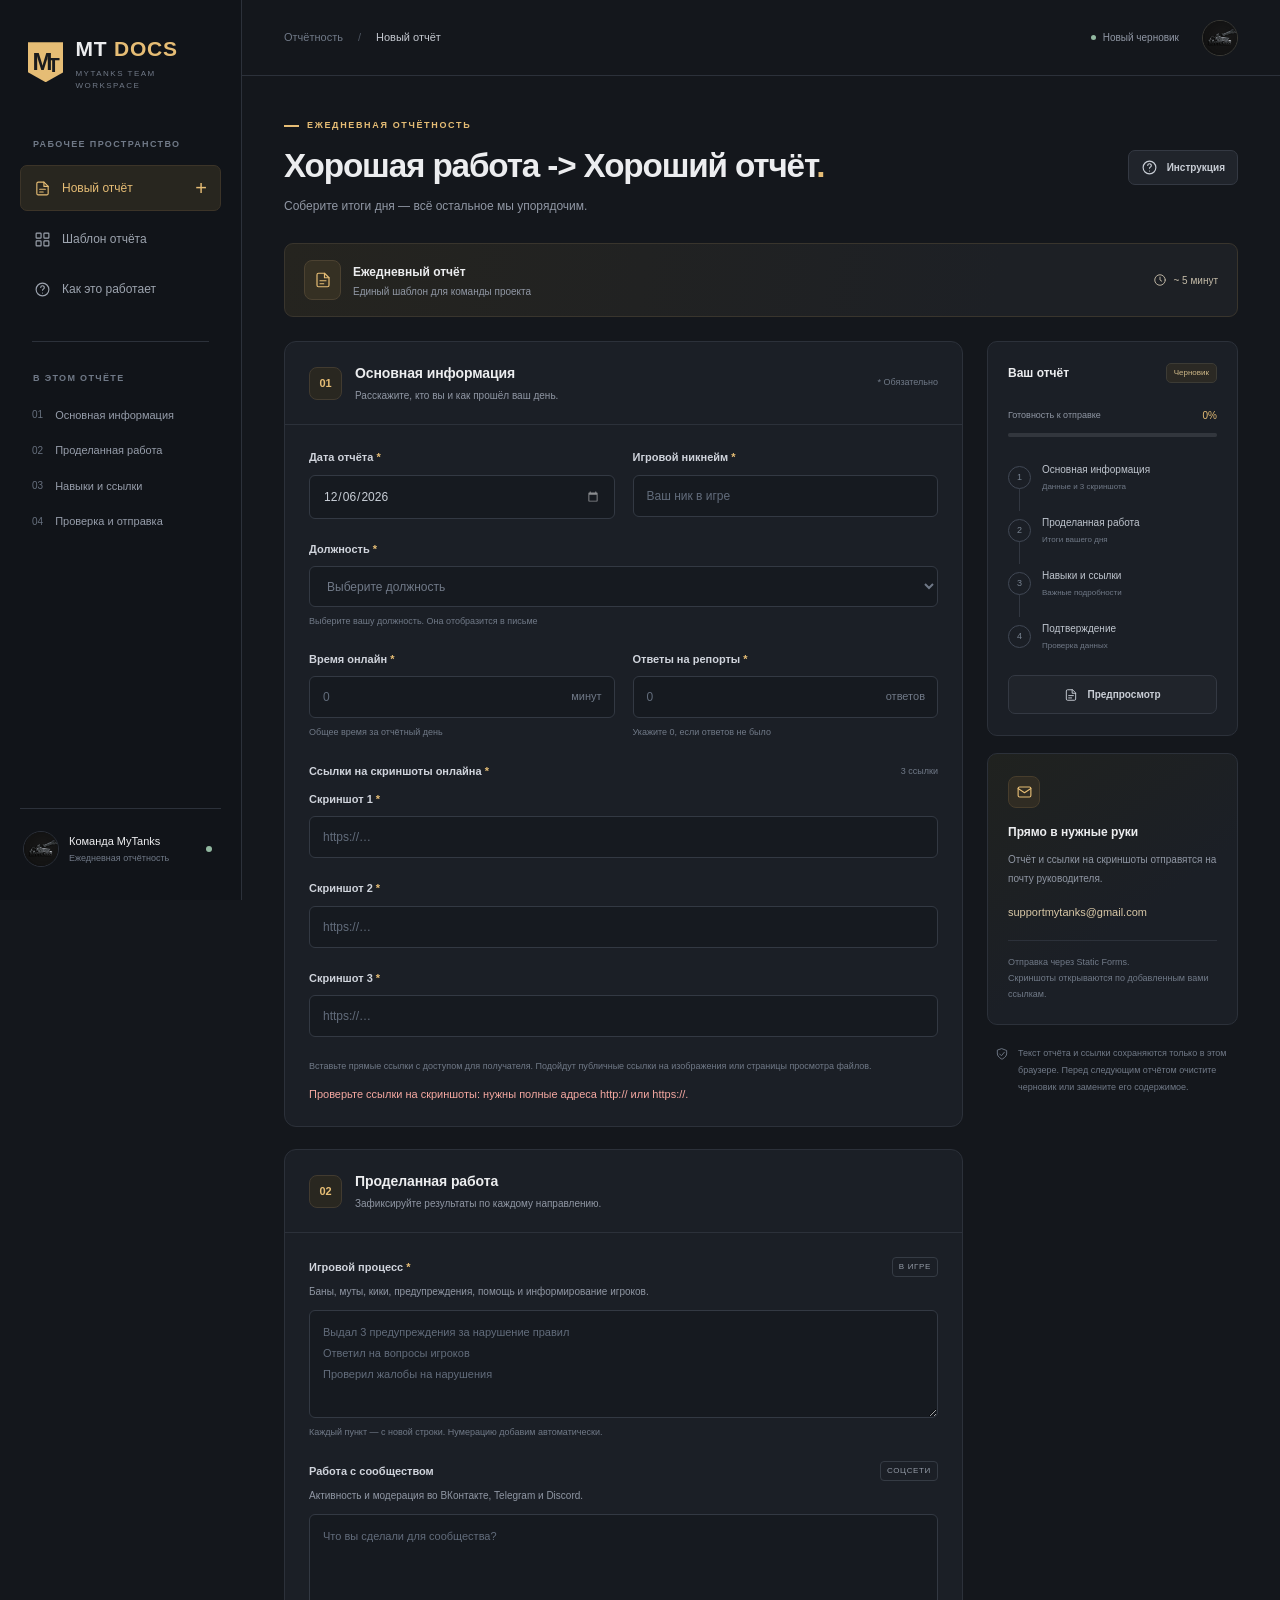
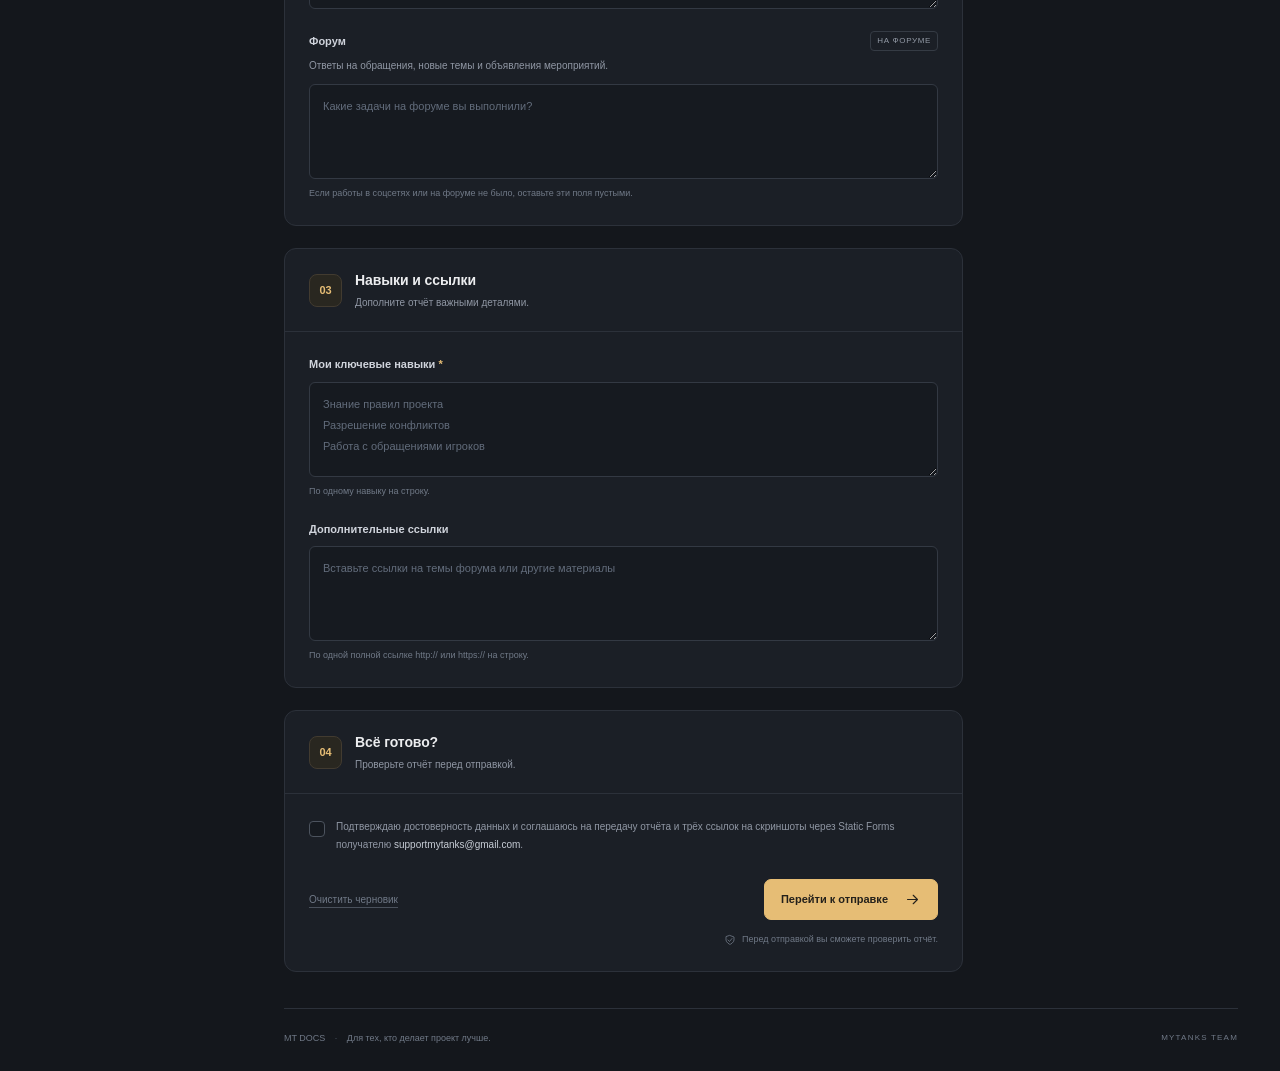
==== index.html @ e78b1168 "Update index.html Re-write some options and pharameters" ====
<!doctype html>
<html lang="ru">
<head>
  <meta charset="UTF-8">
  <meta name="viewport" content="width=device-width, initial-scale=1">
  <meta name="theme-color" content="#14171c">
  <meta name="description" content="MT DOCS — ежедневная отчётность команды MyTanks. Работа, результаты и скриншоты в одной форме.">
  <meta http-equiv="Content-Security-Policy" content="default-src 'self'; img-src 'self' blob:; style-src 'self'; script-src 'self'; connect-src 'none'; form-action https://api.staticforms.dev; base-uri 'self'; object-src 'none'">
  <title>Новый отчёт · MT DOCS</title>
  <link rel="icon" href="./favicon.svg" type="image/svg+xml">
  <link rel="stylesheet" href="./styles.css?v=11">
  <script src="./app.js?v=9" defer></script>
</head>
<body>
  <svg class="svg-defs" xmlns="http://www.w3.org/2000/svg" aria-hidden="true"><defs>
    <symbol id="i-doc" viewBox="0 0 24 24"><path d="M14 3H6a2 2 0 0 0-2 2v14a2 2 0 0 0 2 2h12a2 2 0 0 0 2-2V9z"/><path d="M14 3v6h6M8 13h8M8 17h5"/></symbol>
    <symbol id="i-grid" viewBox="0 0 24 24"><rect x="3" y="3" width="7" height="7" rx="1"/><rect x="14" y="3" width="7" height="7" rx="1"/><rect x="3" y="14" width="7" height="7" rx="1"/><rect x="14" y="14" width="7" height="7" rx="1"/></symbol>
    <symbol id="i-help" viewBox="0 0 24 24"><circle cx="12" cy="12" r="9"/><path d="M9.5 9a2.5 2.5 0 0 1 5 .5c0 1.8-2.5 2-2.5 3.5M12 17h.01"/></symbol>
    <symbol id="i-arrow" viewBox="0 0 24 24"><path d="M5 12h14m-6-6 6 6-6 6"/></symbol>
    <symbol id="i-check" viewBox="0 0 24 24"><path d="m5 12 4 4L19 6"/></symbol>
    <symbol id="i-upload" viewBox="0 0 24 24"><path d="M12 16V3m-5 5 5-5 5 5M4 15v5a1 1 0 0 0 1 1h14a1 1 0 0 0 1-1v-5"/></symbol>
    <symbol id="i-mail" viewBox="0 0 24 24"><rect x="3" y="5" width="18" height="14" rx="2"/><path d="m3 7 9 6 9-6"/></symbol>
    <symbol id="i-shield" viewBox="0 0 24 24"><path d="m12 3 8 3v6c0 5-8 9-8 9s-8-4-8-9V6z"/><path d="m8 12 3 3 5-6"/></symbol>
    <symbol id="i-clock" viewBox="0 0 24 24"><circle cx="12" cy="12" r="9"/><path d="M12 7v5l3 2"/></symbol>
    <symbol id="i-close" viewBox="0 0 24 24"><path d="m6 6 12 12M6 18 18 6"/></symbol>
    <symbol id="i-download" viewBox="0 0 24 24"><path d="M12 3v13m-5-5 5 5 5-5M4 17v4h16v-4"/></symbol>
  </defs></svg>

  <aside class="sidebar">
    <a class="brand" href="./" aria-label="MT DOCS — главная"><span class="brand-mark">M<span>T</span></span><span>MT <strong>DOCS</strong><small>MYTANKS TEAM WORKSPACE</small></span></a>
    <div class="workspace-label">РАБОЧЕЕ ПРОСТРАНСТВО</div>
    <nav class="primary-nav" aria-label="Основная навигация">
      <a href="#main" class="nav-item active" aria-current="page"><svg><use href="#i-doc"/></svg>Новый отчёт<span class="nav-plus">+</span></a>
      <button type="button" class="nav-item" data-open="template"><svg><use href="#i-grid"/></svg>Шаблон отчёта</button>
      <button type="button" class="nav-item" data-open="help"><svg><use href="#i-help"/></svg>Как это работает</button>
    </nav>
    <div class="sidebar-divider"></div>
    <div class="workspace-label section-nav-label">В ЭТОМ ОТЧЁТЕ</div>
    <nav class="section-nav" aria-label="Разделы отчёта">
      <a href="#basics"><span>01</span>Основная информация</a>
      <a href="#work"><span>02</span>Проделанная работа</a>
      <a href="#skills"><span>03</span>Навыки и ссылки</a>
      <a href="#finish"><span>04</span>Проверка и отправка</a>
    </nav>
    <div class="sidebar-bottom"><img class="team-avatar" src="./mytanks-avatar.jpg" alt="MyTanks" width="36" height="36"><div>Команда MyTanks<small>Ежедневная отчётность</small></div><span class="online-dot" aria-label="Веб-форма"></span></div>
  </aside>

  <div class="workspace">
    <header class="topbar"><div class="breadcrumb">Отчётность <span>/</span> <strong>Новый отчёт</strong></div><div class="topbar-right"><span class="draft-indicator" id="draft-status" role="status"><span></span>Новый черновик</span><img class="topbar-avatar" src="./mytanks-avatar.jpg" alt="MyTanks" width="36" height="36"></div></header>
    <main id="main">
      <div class="page-heading"><div><div class="eyebrow"><span></span>ЕЖЕДНЕВНАЯ ОТЧЁТНОСТЬ</div><h1>Хорошая работа -><br class="mobile-break"> Хороший отчёт<span>.</span></h1><p>Соберите итоги дня — всё остальное мы упорядочим.</p></div><button class="button button-secondary heading-help" type="button" data-open="help"><svg><use href="#i-help"/></svg>Инструкция</button></div>
      <div class="intro-strip"><div><span class="intro-icon"><svg><use href="#i-doc"/></svg></span><span><strong>Ежедневный отчёт</strong><small>Единый шаблон для команды проекта</small></span></div><span class="time-estimate"><svg><use href="#i-clock"/></svg>~ 5 минут</span></div>
      <noscript><div class="notice">Для заполнения, проверки и отправки отчёта включите JavaScript в браузере.</div></noscript>
      <div class="content-grid">
        <form id="report-form" action="https://api.staticforms.dev/submit" method="POST" target="_blank">
          <input type="hidden" name="apiKey" id="staticforms-api-key" value="sf_aca3770697761941dfd1a6f2">
          <input type="hidden" name="redirectTo" value="https://service-mytanks.github.io/MT-DOCS/thanks.html" id="staticforms-redirect">
          <input type="text" name="honeypot" hidden tabindex="-1" autocomplete="off" aria-hidden="true">
          <input type="hidden" name="subject" id="email-subject" value="MT DOCS — ежедневный отчёт">
          <input type="hidden" name="message" id="report-body">

          <section class="form-card" id="basics" aria-labelledby="basics-title">
            <div class="card-heading"><span class="section-number">01</span><div><h2 id="basics-title">Основная информация</h2><p>Расскажите, кто вы и как прошёл ваш день.</p></div><span class="required-legend">* Обязательно</span></div>
            <div class="card-body">
              <div class="field-row"><div class="field"><label for="report-date">Дата отчёта <span>*</span></label><input type="date" id="report-date" required></div><div class="field"><label for="nickname">Игровой никнейм <span>*</span></label><input type="text" id="nickname" name="name" placeholder="Ваш ник в игре" autocomplete="nickname" maxlength="64" required></div></div>
              <div class="field">
                <label for="position">Должность <span>*</span></label>
                <select id="position" required aria-describedby="position-hint">
                  <option value="" disabled selected>Выберите должность</option>
                  <optgroup label="1. Младший состав">
                    <option>Младший Хелпер</option>
                    <option>Хелпер</option>
                  </optgroup>
                  <optgroup label="2. Средний состав">
                    <option>Младший модератор</option>
                    <option>Модератор</option>
                    <option>Старший модератор</option>
                    <option>Администратор</option>
                    <option>Старший администратор</option>
                  </optgroup>
                  <optgroup label="3. Старший состав — на выбор">
                    <option>Тестировщик</option>
                    <option>Медиа-продакшн</option>
                    <option>Технический специалист</option>
                    <option>Следящий за форумом</option>
                    <option>Старший следящий за форумом</option>
                    <option>Следящий за битвами</option>
                    <option>Старший следящий за битвами</option>
                  </optgroup>
                  <optgroup label="4. Старший и Технический состав">
                    <option>Зам.куратора технических специалистов</option>
                    <option>Куратор технических специалистов</option>
                    <option>Зам куратора администрации</option>
                    <option>Куратор администрации</option>
                    <option>Заместитель Куратора Агентов Поддержки</option>
                    <option>Куратор Агентов Поддержки</option>
                  </optgroup>
                  <optgroup label="5. Высший Административный Состав">
                    <option>Заместитель главного администратора</option>
                  </optgroup>
                </select>
                <small id="position-hint">Выберите вашу должность. Она отобразится в письме</small>
              </div>
              <div class="field-row"><div class="field"><label for="online-minutes">Время онлайн <span>*</span></label><div class="input-with-unit"><input type="number" id="online-minutes" min="0" max="1440" step="1" placeholder="0" inputmode="numeric" required><span>минут</span></div><small>Общее время за отчётный день</small></div><div class="field"><label for="report-count">Ответы на репорты <span>*</span></label><div class="input-with-unit"><input type="number" id="report-count" min="0" max="99999" step="1" placeholder="0" inputmode="numeric" required><span>ответов</span></div><small>Укажите 0, если ответов не было</small></div></div>
              <div class="upload-heading"><label for="screenshot-1">Ссылки на скриншоты онлайна <span>*</span></label><span>3 ссылки</span></div>
              <div class="field screenshot-link-field"><label for="screenshot-1">Скриншот 1 <span>*</span></label><input type="url" id="screenshot-1" name="screenshot_1" maxlength="2048" placeholder="https://…" inputmode="url" autocomplete="url" required aria-describedby="upload-hint file-error"></div>
              <div class="field screenshot-link-field"><label for="screenshot-2">Скриншот 2 <span>*</span></label><input type="url" id="screenshot-2" name="screenshot_2" maxlength="2048" placeholder="https://…" inputmode="url" autocomplete="url" required aria-describedby="upload-hint file-error"></div>
              <div class="field screenshot-link-field"><label for="screenshot-3">Скриншот 3 <span>*</span></label><input type="url" id="screenshot-3" name="screenshot_3" maxlength="2048" placeholder="https://…" inputmode="url" autocomplete="url" required aria-describedby="upload-hint file-error"></div>
              <p class="field-hint" id="upload-hint">Вставьте прямые ссылки с доступом для получателя. Подойдут публичные ссылки на изображения или страницы просмотра файлов.</p><p class="field-error" id="file-error" role="alert" hidden></p>
            </div>
          </section>

          <section class="form-card" id="work" aria-labelledby="work-title">
            <div class="card-heading"><span class="section-number">02</span><div><h2 id="work-title">Проделанная работа</h2><p>Зафиксируйте результаты по каждому направлению.</p></div></div>
            <div class="card-body">
              <div class="field"><div class="label-row"><label for="game-work">Игровой процесс <span>*</span></label><span class="field-tag">В ИГРЕ</span></div><p class="field-description">Баны, муты, кики, предупреждения, помощь и информирование игроков.</p><textarea id="game-work" rows="4" maxlength="8000" required placeholder="Выдал 3 предупреждения за нарушение правил&#10;Ответил на вопросы игроков&#10;Проверил жалобы на нарушения"></textarea><small>Каждый пункт — с новой строки. Нумерацию добавим автоматически.</small></div>
              <div class="field"><div class="label-row"><label for="community-work">Работа с сообществом</label><span class="field-tag">СОЦСЕТИ</span></div><p class="field-description">Активность и модерация во ВКонтакте, Telegram и Discord.</p><textarea id="community-work" rows="3" maxlength="8000" placeholder="Что вы сделали для сообщества?"></textarea></div>
              <div class="field"><div class="label-row"><label for="forum-work">Форум</label><span class="field-tag">НА ФОРУМЕ</span></div><p class="field-description">Ответы на обращения, новые темы и объявления мероприятий.</p><textarea id="forum-work" rows="3" maxlength="8000" placeholder="Какие задачи на форуме вы выполнили?"></textarea><small>Если работы в соцсетях или на форуме не было, оставьте эти поля пустыми.</small></div>
            </div>
          </section>

          <section class="form-card" id="skills" aria-labelledby="skills-title">
            <div class="card-heading"><span class="section-number">03</span><div><h2 id="skills-title">Навыки и ссылки</h2><p>Дополните отчёт важными деталями.</p></div></div>
            <div class="card-body">
              <div class="field"><label for="key-skills">Мои ключевые навыки <span>*</span></label><textarea id="key-skills" rows="3" maxlength="4000" placeholder="Знание правил проекта&#10;Разрешение конфликтов&#10;Работа с обращениями игроков" required></textarea><small>По одному навыку на строку.</small></div>
              <div class="field"><label for="links">Дополнительные ссылки</label><textarea id="links" rows="3" maxlength="6000" placeholder="Вставьте ссылки на темы форума или другие материалы" aria-describedby="links-hint"></textarea><small id="links-hint">По одной полной ссылке http:// или https:// на строку.</small></div>
            </div>
          </section>

          <section class="form-card finish-card" id="finish" aria-labelledby="finish-title">
            <div class="card-heading"><span class="section-number">04</span><div><h2 id="finish-title">Всё готово?</h2><p>Проверьте отчёт перед отправкой.</p></div></div>
            <div class="card-body"><label class="consent"><input id="consent" type="checkbox" required><span>Подтверждаю достоверность данных и соглашаюсь на передачу отчёта и трёх ссылок на скриншоты через Static Forms получателю <strong>supportmytanks@gmail.com</strong>.</span></label><div class="form-actions"><button type="button" class="text-button" id="clear-draft">Очистить черновик</button><button type="submit" class="button button-primary" id="review-button">Перейти к отправке<svg><use href="#i-arrow"/></svg></button></div><p class="submit-note"><svg><use href="#i-shield"/></svg>Перед отправкой вы сможете проверить отчёт.</p></div>
          </section>
        </form>

        <aside class="report-aside" aria-label="Состояние отчёта">
          <div class="aside-card progress-card"><div class="aside-heading"><h3>Ваш отчёт</h3><span class="draft-badge">Черновик</span></div><div class="progress-summary"><span>Готовность к отправке</span><strong id="progress-value">0%</strong></div><progress id="report-progress" max="4" value="0" aria-label="Готовность отчёта"></progress><ol class="checklist"><li data-check="basics"><span class="check-circle">1</span><div>Основная информация<small>Данные и 3 скриншота</small></div></li><li data-check="work"><span class="check-circle">2</span><div>Проделанная работа<small>Итоги вашего дня</small></div></li><li data-check="skills"><span class="check-circle">3</span><div>Навыки и ссылки<small>Важные подробности</small></div></li><li data-check="finish"><span class="check-circle">4</span><div>Подтверждение<small>Проверка данных</small></div></li></ol><button type="button" class="button button-secondary preview-button" id="preview-button"><svg><use href="#i-doc"/></svg>Предпросмотр</button></div>
          <div class="aside-card delivery-card"><span class="delivery-icon"><svg><use href="#i-mail"/></svg></span><h3>Прямо в нужные руки</h3><p>Отчёт и ссылки на скриншоты отправятся на почту руководителя.</p><span class="recipient">supportmytanks@gmail.com</span><div class="delivery-note">Отправка через Static Forms.<br>Скриншоты открываются по добавленным вами ссылкам.</div></div>
          <div class="local-note"><svg><use href="#i-shield"/></svg><p>Текст отчёта и ссылки сохраняются только в этом браузере. Перед следующим отчётом очистите черновик или замените его содержимое.</p></div>
        </aside>
      </div>
      <footer class="page-footer"><span>MT DOCS <span class="footer-dot">·</span> Для тех, кто делает проект лучше.</span><span>MYTANKS TEAM</span></footer>
    </main>
  </div>

  <dialog id="preview-dialog" aria-labelledby="preview-title"><div class="dialog-heading"><div><span class="eyebrow">ПЕРЕД ОТПРАВКОЙ</span><h2 id="preview-title">Ваш ежедневный отчёт</h2></div><button type="button" class="icon-button" data-close aria-label="Закрыть предпросмотр"><svg><use href="#i-close"/></svg></button></div><div class="dialog-body"><p class="dialog-description" id="preview-description">Так будет выглядеть отчёт и три ссылки на скриншоты.</p><pre id="preview-text"></pre><div class="preview-attachments" id="preview-attachments"></div><p class="notice compact" id="send-notice">После подтверждения отчёт будет передан Static Forms обычной POST-формой.</p><p class="field-error" id="send-error" role="alert" hidden></p></div><div class="dialog-actions"><button type="button" class="button button-secondary" id="download-report"><svg><use href="#i-download"/></svg>Скачать .txt</button><button type="button" class="button button-primary" id="confirm-send">Перейти к отправке<svg><use href="#i-arrow"/></svg></button><button type="button" class="button button-primary" id="back-to-form" data-close hidden>Продолжить заполнение</button></div></dialog>

  <dialog id="help-dialog" aria-labelledby="help-title"><div class="dialog-heading"><div><span class="eyebrow">ВСЁ ПРОСТО</span><h2 id="help-title">Один день. Один отчёт.</h2></div><button type="button" class="icon-button" data-close aria-label="Закрыть инструкцию"><svg><use href="#i-close"/></svg></button></div><div class="dialog-body help-body"><ol><li><strong>Заполните основные данные</strong><p>Выберите дату, укажите никнейм, должность, минуты онлайна и число ответов на репорты.</p></li><li><strong>Добавьте 3 ссылки на скриншоты</strong><p>Сначала загрузите изображения в файловое хранилище и откройте доступ получателю отчёта. Затем вставьте три ссылки.</p></li><li><strong>Подведите итоги</strong><p>Каждую выполненную задачу и навык напишите с новой строки. Если игровой работы не было, укажите это явно. Необязательные разделы можно оставить пустыми.</p></li><li><strong>Проверьте и отправьте</strong><p>Откройте предпросмотр и подтвердите отправку отчёта через Static Forms.</p></li></ol><div class="notice"><strong>Получатель отчётов</strong><p>Static Forms отправляет письма адресату, настроенному в разделе Delivery вашей формы. Убедитесь, что там указан supportmytanks@gmail.com и что адрес подтверждён.</p></div><p class="privacy-note">Сайт публичный, но сами отчёты не публикуются на GitHub. Ссылки на скриншоты обрабатываются Static Forms и выбранным файловым хранилищем. Убедитесь, что ссылки открываются у получателя. Локальный черновик доступен другим пользователям этого браузера: на общем компьютере очищайте его после работы.</p></div></dialog>

  <dialog id="clear-dialog" aria-labelledby="clear-title"><div class="dialog-heading"><h2 id="clear-title">Очистить черновик?</h2><button type="button" class="icon-button" data-close aria-label="Отмена"><svg><use href="#i-close"/></svg></button></div><div class="dialog-body"><p>Все поля и ссылки будут очищены. Сохранённый в этом браузере текст тоже будет удалён.</p></div><div class="dialog-actions"><button type="button" class="button button-secondary" data-close>Отмена</button><button type="button" class="button button-danger" id="confirm-clear">Очистить</button></div></dialog>
  <div class="toast" id="toast" role="status" hidden></div>
</body>
</html>
---- styles.css ----
@charset "UTF-8";
:root{color-scheme:dark;--bg:#14171c;--sidebar:#111419;--card:#1b1f26;--input:#161a20;--border:#2c313a;--text:#ecedef;--muted:#9097a4;--faint:#707987;--accent:#e6bd75;--accent-dark:#27251f;--green:#92b8a0;--radius:12px;font-family:Inter,"Segoe UI",Arial,sans-serif;font-synthesis:none}
*{box-sizing:border-box}html{scroll-behavior:smooth;scroll-padding-top:95px}body{margin:0;background:var(--bg);color:var(--text);font-size:14px;line-height:1.5}button,input,select,textarea{font:inherit}button,a,input,select,textarea{-webkit-tap-highlight-color:transparent}button{cursor:pointer}button:disabled{cursor:wait;opacity:.6}a{color:inherit;text-decoration:none}button{color:inherit}svg{width:20px;height:20px;fill:none;stroke:currentColor;stroke-width:1.6;stroke-linecap:round;stroke-linejoin:round;flex-shrink:0}button svg{width:17px;height:17px}.svg-defs{position:absolute;width:0;height:0;overflow:hidden}button:focus-visible,a:focus-visible{outline:2px solid var(--accent);outline-offset:4px}[hidden]{display:none!important}
.sidebar{width:242px;background:var(--sidebar);border-right:1px solid var(--border);position:fixed;inset:0 auto 0 0;padding:33px 20px;display:flex;flex-direction:column;z-index:30}.brand{display:flex;gap:12px;align-items:center;margin:0 8px 46px;font-size:21px;font-weight:750;letter-spacing:.8px}.brand strong{color:var(--accent);font-weight:550}.brand small{display:block;font-size:8px;font-weight:500;letter-spacing:1.5px;color:var(--faint);margin-top:3px}.brand-mark{width:38px;height:40px;background:var(--accent);color:#1a1b1d;display:flex;align-items:center;justify-content:center;letter-spacing:-5px;padding-right:4px;font-size:24px;font-weight:900;clip-path:polygon(0 0,100% 0,100% 75%,50% 100%,0 75%)}.brand-mark span{transform:translateY(3px);font-size:20px}.workspace-label{font-size:9px;letter-spacing:1.35px;color:var(--faint);font-weight:600;margin:0 13px 14px}.primary-nav{display:flex;flex-direction:column;gap:6px}.nav-item{display:flex;align-items:center;gap:11px;width:100%;padding:12px 13px;border:1px solid transparent;border-radius:7px;background:none;font-size:12px;text-align:left;color:#9da4af;transition:background .15s,color .15s}.nav-item:hover{background:#1c2026;color:var(--text)}.nav-item.active{background:#28261f;border-color:#3c3428;color:var(--accent)}.nav-item svg{width:17px;height:17px}.nav-plus{margin-left:auto;font-size:20px;line-height:1;font-weight:300}.sidebar-divider{height:1px;background:var(--border);margin:30px 12px}.section-nav{display:flex;flex-direction:column;gap:19px;padding:7px 12px}.section-nav a{font-size:11px;color:#969daa;display:flex;align-items:center;gap:12px}.section-nav a:hover{color:var(--accent)}.section-nav a span{font-size:10px;color:#666f7d;font-variant-numeric:tabular-nums}.sidebar-bottom{margin-top:auto;display:flex;align-items:center;gap:10px;padding:22px 3px 0;border-top:1px solid var(--border);font-size:11px}.sidebar-bottom small{display:block;font-size:9px;color:var(--faint);margin-top:3px}.team-avatar{display:block;width:36px;height:36px;flex-shrink:0;object-fit:cover;border:1px solid var(--border);border-radius:50%;background:#111}.online-dot{height:6px;width:6px;border-radius:50%;background:var(--green);margin-left:auto;margin-right:6px}.workspace{margin-left:242px}.topbar{height:76px;border-bottom:1px solid var(--border);padding:0 42px;display:flex;align-items:center;justify-content:space-between;background:var(--bg)}.breadcrumb{font-size:11px;color:var(--faint);display:flex;gap:15px;align-items:center}.breadcrumb span{color:#4d5561}.breadcrumb strong{font-weight:500;color:#c5c9d0}.topbar-right{display:flex;align-items:center;gap:23px}.draft-indicator{font-size:10px;color:var(--muted);display:flex;align-items:center;gap:7px}.draft-indicator>span{width:5px;height:5px;border-radius:50%;background:var(--green)}.topbar-avatar{display:block;width:36px;height:36px;flex-shrink:0;object-fit:cover;border:1px solid #3b3a34;border-radius:50%;background:#111}main{max-width:1440px;margin:auto;padding:43px 42px 0}.page-heading{display:flex;align-items:center;justify-content:space-between;gap:20px;margin-bottom:28px}.eyebrow{font-size:9px;letter-spacing:1.65px;color:var(--accent);font-weight:600;display:flex;align-items:center;gap:8px}.eyebrow>span{display:block;width:15px;height:2px;background:var(--accent)}h1{font-size:clamp(25px,2.6vw,36px);letter-spacing:-1.15px;font-weight:620;line-height:1.25;margin:12px 0 11px}h1>span{color:var(--accent)}.page-heading p{font-size:12px;color:var(--muted);margin:0}.mobile-break{display:none}.button{min-height:40px;border:1px solid transparent;border-radius:7px;display:inline-flex;align-items:center;justify-content:center;gap:9px;font-size:11px;font-weight:600;padding:11px 16px;transition:background .16s,transform .16s;white-space:nowrap}.button:hover{transform:translateY(-1px)}.button-secondary{background:#20242b;border-color:#343943;color:#c9ced6}.button-secondary:hover{background:#292e37}.button-primary{color:#24211b;background:var(--accent);border-color:var(--accent)}.button-primary:hover{background:#f0cc90}.button-primary svg{margin-left:7px}.heading-help{font-size:10px;min-height:35px;padding:8px 12px;align-self:center}.intro-strip{display:flex;align-items:center;justify-content:space-between;border:1px solid #39352d;background:linear-gradient(100deg,#25241f 0%,#1d2025 75%);border-radius:9px;padding:16px 19px;margin-bottom:24px}.intro-strip>div{display:flex;align-items:center;gap:12px}.intro-icon{color:var(--accent);display:grid;place-items:center;border:1px solid #4c4231;background:#353023;border-radius:8px;width:37px;height:40px}.intro-icon svg{width:18px}.intro-strip strong{font-size:12px;font-weight:600}.intro-strip small{display:block;margin-top:2px;font-size:10px;color:var(--muted)}.time-estimate{display:flex;align-items:center;gap:6px;font-size:10px;color:#c4bba8}.time-estimate svg{width:14px;height:14px}.content-grid{display:grid;grid-template-columns:minmax(0,1fr) 251px;gap:24px;align-items:start}form{min-width:0}.form-card{background:var(--card);border:1px solid var(--border);border-radius:var(--radius);margin-bottom:22px;overflow:hidden;scroll-margin-top:20px}.card-heading{display:flex;align-items:center;gap:13px;border-bottom:1px solid var(--border);padding:21px 24px}.section-number{font-size:11px;color:var(--accent);font-weight:600;display:grid;place-items:center;width:33px;height:33px;border:1px solid #423b30;background:#292720;border-radius:8px;font-variant-numeric:tabular-nums;flex-shrink:0}h2{font-size:14px;letter-spacing:-.1px;font-weight:600;margin:0}.card-heading p{font-size:10px;color:var(--muted);margin:4px 0 0}.required-legend{font-size:9px;color:var(--faint);margin-left:auto;white-space:nowrap}.card-body{padding:24px}.field{margin-bottom:22px;min-width:0}.field:last-child{margin-bottom:0}.field-row{display:grid;grid-template-columns:1fr 1fr;gap:18px}.field-row>.field{margin-bottom:22px}label{display:block;font-size:11px;font-weight:550;margin-bottom:9px;color:#d0d4dc}label>span:not(.upload-number){color:var(--accent)}input:not([type=checkbox],[type=file],[type=hidden]),select,textarea{display:block;width:100%;padding:11px 13px;background:var(--input);color:#e6e8eb;border:1px solid #333943;border-radius:6px;font-size:12px;outline:none;transition:border-color .16s,box-shadow .16s;min-height:41px}input:not([type=checkbox],[type=file],[type=hidden]):focus,select:focus,textarea:focus{border-color:#b99760;box-shadow:0 0 0 3px #e6bd7510}input::placeholder,textarea::placeholder{color:#626c7b;opacity:1}select{min-width:0;max-width:100%;cursor:pointer;text-overflow:ellipsis}select:required:invalid{color:var(--faint)}select option,select optgroup{background:var(--input);color:var(--text)}input[type=date]{color:#c9cfd7}input[type=date]::-webkit-calendar-picker-indicator{opacity:.5;cursor:pointer}input[type=number]{appearance:textfield;-moz-appearance:textfield}input[type=number]::-webkit-inner-spin-button{appearance:none}textarea{resize:vertical;min-height:95px;line-height:1.9;font-size:11px}.input-with-unit{position:relative}.input-with-unit input{padding-right:76px!important}.input-with-unit>span{position:absolute;right:13px;top:12px;font-size:11px;color:var(--faint);pointer-events:none}.field>small{font-size:9px;color:var(--faint);display:block;margin-top:7px;line-height:1.65}.upload-heading{display:flex;align-items:center;justify-content:space-between;gap:10px;margin:1px 0 11px}.upload-heading label{margin:0}.upload-heading>span{font-size:9px;color:var(--faint)}.uploads{display:grid;grid-template-columns:repeat(3,minmax(0,1fr));gap:11px}.upload-slot{min-width:0}.upload-zone{height:136px;position:relative;border:1px dashed #414650;border-radius:7px;display:flex;flex-direction:column;align-items:center;justify-content:center;background:#181c22;margin:0;cursor:pointer;overflow:hidden;transition:border-color .16s,background .16s}.upload-zone:hover,.upload-zone:focus-within{border-color:var(--accent);background:#22231f}.upload-zone input{position:absolute;inset:0;width:100%;height:100%;opacity:0;cursor:pointer;z-index:3}.upload-zone>svg{width:21px;height:21px;color:#929aaa;margin:4px 0 13px}.upload-zone strong{font-size:9px;font-weight:500;color:#b6bdc8}.upload-zone small{font-size:8px;color:var(--faint);margin-top:5px}.upload-number{position:absolute;top:9px;left:11px;font-size:8px;color:#616b79}.file-preview{position:absolute;inset:0;width:100%;height:100%;object-fit:cover}.file-caption{display:flex;align-items:center;gap:4px;padding:5px 2px;font-size:9px;color:var(--muted)}.file-caption>span{overflow:hidden;text-overflow:ellipsis;white-space:nowrap;flex:1}.file-caption button{background:none;border:none;font-size:19px;color:var(--muted);min-width:25px}.field-hint{font-size:9px;color:var(--faint);margin:11px 0 0;line-height:1.7}.field-error{font-size:11px;color:#f5a8a1;margin-bottom:0}.label-row{display:flex;align-items:center;justify-content:space-between;gap:15px}.label-row label{margin-bottom:0}.field-tag{font-size:8px;letter-spacing:.65px;color:#939aa6;border:1px solid #353b44;border-radius:4px;padding:3px 6px}.field-description{font-size:10px;color:var(--muted);margin:7px 0 11px}.consent{display:flex;gap:11px;align-items:flex-start;line-height:1.8;font-size:10px;font-weight:400;cursor:pointer}.consent>span{color:var(--muted)!important}.consent strong{color:#c7cdd6;font-weight:500;overflow-wrap:anywhere}.consent input{appearance:none;width:16px;height:16px;border:1px solid #4c535e;border-radius:4px;background:#161a20;flex-shrink:0;margin:3px 0 0;display:grid;place-content:center;cursor:pointer}.consent input:checked{background:var(--accent);border-color:var(--accent)}.consent input:checked::after{content:"";width:7px;height:4px;transform:translateY(-1px) rotate(-45deg);border-bottom:2px solid #24211b;border-left:2px solid #24211b}.consent input:focus-visible{outline:2px solid var(--accent);outline-offset:3px}.form-actions{display:flex;align-items:center;justify-content:space-between;gap:15px;margin-top:25px}.text-button{background:none;border:none;color:var(--faint);padding:7px 0;font-size:10px;text-decoration:underline;text-decoration-color:#4a515c;text-underline-offset:4px}.text-button:hover{color:var(--text)}.submit-note{display:flex;align-items:center;justify-content:flex-end;gap:6px;color:var(--faint);font-size:9px;margin:13px 0 0}.submit-note svg{width:12px;height:12px}.report-aside{position:sticky;top:24px}.aside-card{border:1px solid var(--border);border-radius:10px;background:var(--card);padding:21px 20px;margin-bottom:17px}.aside-heading{display:flex;align-items:center;justify-content:space-between}.aside-card h3{margin:0;font-size:12px;font-weight:600}.draft-badge{border:1px solid #3c3b35;background:#2b2924;color:#cdb787;font-size:8px;padding:3px 7px;border-radius:5px}.progress-summary{display:flex;align-items:center;justify-content:space-between;margin:25px 0 10px;font-size:9px;color:var(--muted)}.progress-summary strong{color:var(--accent);font-size:10px;font-weight:500}progress{display:block;width:100%;height:4px;appearance:none;border:0;background:#32363d;border-radius:4px;overflow:hidden}progress::-webkit-progress-bar{background:#32363d;border-radius:4px}progress::-webkit-progress-value{background:var(--accent);border-radius:4px;transition:width .25s}progress::-moz-progress-bar{background:var(--accent)}.checklist{list-style:none;padding:0;margin:25px 0 23px;display:flex;flex-direction:column;gap:22px}.checklist li{display:flex;gap:11px;align-items:center;font-size:10px;color:#bfc5ce;position:relative}.checklist li:not(:last-child)::after{content:"";position:absolute;left:11px;top:27px;width:1px;height:22px;background:#323741}.check-circle{display:grid;place-items:center;width:23px;height:23px;border-radius:50%;border:1px solid #414855;color:#788391;font-size:9px;flex-shrink:0}.checklist small{display:block;font-size:8px;color:var(--faint);margin-top:4px}.checklist li.complete .check-circle{color:var(--accent);border-color:#6d5938;background:#302b22}.check-circle svg{width:13px;height:13px;stroke-width:2}.preview-button{width:100%;font-size:10px;min-height:36px}.preview-button svg{width:14px;height:14px}.delivery-card{padding-top:22px;background:linear-gradient(145deg,#20221f,#1b1f26 60%)}.delivery-icon{display:grid;place-items:center;width:32px;height:32px;border-radius:8px;background:#302c23;border:1px solid #473d2c;color:var(--accent);margin-bottom:15px}.delivery-icon svg{width:17px}.delivery-card p{font-size:10px;color:var(--muted);line-height:1.9;margin:9px 0 13px}.recipient{font-size:11px;color:#d9c8a7;overflow-wrap:anywhere}.delivery-note{border-top:1px solid var(--border);margin-top:18px;padding-top:13px;color:var(--faint);font-size:9px;line-height:1.8}.local-note{display:flex;gap:9px;padding:3px 8px;color:var(--faint)}.local-note svg{width:14px;height:14px;margin-top:2px}.local-note p{font-size:9px;line-height:1.9;margin:0}.page-footer{border-top:1px solid var(--border);padding:23px 0 26px;margin-top:14px;display:flex;justify-content:space-between;gap:15px;font-size:9px;color:var(--faint)}.page-footer>span:last-child{font-size:8px;letter-spacing:1.2px}.footer-dot{padding:0 7px;color:#4c5664}.notice{font-size:12px;line-height:1.8;padding:15px 18px;border:1px solid #504533;border-radius:8px;background:#29261f;color:#d5c4a5}.notice p{margin:6px 0 0}.notice.compact{font-size:10px;padding:12px 14px}.icon-button{display:grid;place-items:center;background:none;border:1px solid var(--border);border-radius:7px;width:33px;height:33px;color:var(--muted);flex-shrink:0}.icon-button:hover{color:var(--text);background:#2b3039}dialog{width:min(720px,calc(100% - 32px));max-height:90vh;padding:0;border:1px solid #3b424d;border-radius:14px;background:var(--card);color:var(--text);box-shadow:0 20px 100px #0008}dialog::backdrop{background:#090c11bd;backdrop-filter:blur(5px)}.dialog-heading{display:flex;align-items:center;justify-content:space-between;gap:15px;padding:24px 27px;border-bottom:1px solid var(--border)}.dialog-heading h2{font-size:21px;margin-top:7px;font-weight:550}.dialog-body{padding:23px 27px;max-height:60vh;overflow:auto}.dialog-description{font-size:12px;color:var(--muted);margin:0 0 19px}.dialog-body pre{white-space:pre-wrap;overflow-wrap:anywhere;font:12px/1.9 "Segoe UI",Arial,sans-serif;margin:0;padding:20px;background:var(--input);border:1px solid var(--border);border-radius:8px;color:#d9dee6}.dialog-actions{border-top:1px solid var(--border);padding:19px 27px;display:flex;align-items:center;justify-content:space-between;gap:12px}.preview-attachments{display:flex;flex-wrap:wrap;gap:7px;margin:14px 0}.attachment-chip{font-size:10px;background:#2a2e36;border:1px solid #3a414b;border-radius:5px;padding:5px 9px;overflow-wrap:anywhere}.help-body ol{list-style:none;counter-reset:steps;padding:0;margin:0 0 25px}.help-body li{counter-increment:steps;position:relative;padding-left:38px;margin-bottom:24px}.help-body li::before{content:counter(steps,decimal-leading-zero);position:absolute;left:0;top:0;font-size:12px;color:var(--accent);font-variant-numeric:tabular-nums}.help-body strong{font-size:13px;font-weight:600}.help-body li p{font-size:12px;line-height:1.8;color:var(--muted);margin:5px 0 0}.privacy-note{font-size:10px;color:var(--faint);line-height:1.9;margin-bottom:0}#clear-dialog{max-width:470px}#clear-dialog .dialog-body{font-size:12px;line-height:1.9;color:var(--muted)}.button-danger{background:#9e453f;border-color:#ae5049;color:#fff}.button-danger:hover{background:#b4544c}.toast{position:fixed;bottom:25px;left:calc(50% + 121px);transform:translateX(-50%);background:#30382f;color:#e4eddc;border:1px solid #52604b;border-radius:8px;padding:12px 20px;font-size:12px;max-width:calc(100% - 40px);z-index:100;box-shadow:0 8px 30px #0004}.success-layout{min-height:100vh;display:grid;place-items:center;padding:30px}.success-card{max-width:600px;width:100%;border:1px solid var(--border);border-radius:16px;background:var(--card);padding:45px}.success-card .brand{margin:0 0 36px}.success-symbol{width:55px;height:55px;background:#29291f;border:1px solid #51452f;border-radius:14px;display:grid;place-items:center;color:var(--accent);margin-bottom:25px}.success-symbol svg{width:28px;height:28px}.success-card h1{font-size:29px}.success-card>p{color:var(--muted);font-size:13px;line-height:1.9}.success-card .notice{margin:25px 0;font-size:11px}.success-card .button{margin-top:9px}
@media(min-width:1600px){main{padding-top:48px}.content-grid{grid-template-columns:minmax(0,1fr) 285px}.sidebar{width:258px}.workspace{margin-left:258px}.card-body{padding:28px}.card-heading{padding:23px 28px}label{font-size:12px}.field>small,.field-hint{font-size:10px}.aside-card h3{font-size:13px}.checklist li{font-size:11px}.checklist small{font-size:9px}.aside-card{padding:24px}.upload-zone{height:155px}.upload-zone strong{font-size:10px}}
@media(max-width:1180px){.sidebar{width:208px;padding:28px 13px}.workspace{margin-left:208px}.brand{gap:9px;font-size:19px;margin-left:8px}.brand small{font-size:7px;letter-spacing:1.1px}.brand-mark{width:34px;height:36px}.section-nav a{font-size:10px}.nav-item{font-size:11px}.workspace-label{font-size:8px}.topbar{padding:0 28px}main{padding:32px 28px 0}.content-grid{grid-template-columns:minmax(0,1fr) 221px;gap:18px}.card-body{padding:20px}.card-heading{padding:18px 20px}.aside-card{padding:19px 16px}.required-legend{display:none}.upload-zone strong{font-size:8px}.upload-zone small{font-size:7px}.uploads{gap:8px}.toast{left:calc(50% + 104px)}}
@media(max-width:980px){.content-grid{grid-template-columns:minmax(0,1fr)}.report-aside{display:grid;grid-template-columns:1fr 1fr;gap:16px;position:static}.aside-card{margin:0}.local-note{grid-column:1/-1;margin-bottom:20px}.checklist{gap:16px}.checklist li:not(:last-child)::after{height:16px}.delivery-card{align-self:start}.heading-help{display:none}.upload-zone strong{font-size:10px}.upload-zone small{font-size:9px}.card-heading h2{font-size:15px}.card-heading p{font-size:11px}label{font-size:12px}.field>small,.field-hint{font-size:10px}textarea{font-size:12px}.field-description{font-size:11px}.upload-heading>span{font-size:10px}.consent{font-size:11px}}
@media(max-width:720px){html{scroll-padding-top:20px}.sidebar{position:relative;inset:auto;width:100%;padding:18px 20px;border-right:0;border-bottom:1px solid var(--border);flex-direction:row;align-items:center;justify-content:space-between}.brand{margin:0;font-size:20px}.brand small{font-size:7px}.brand-mark{width:32px;height:34px}.workspace-label,.sidebar-divider,.section-nav,.sidebar-bottom{display:none}.primary-nav{flex-direction:row;gap:8px}.nav-item{width:35px;height:35px;padding:8px;font-size:0;gap:0;border:1px solid var(--border)}.nav-item.active{display:none}.nav-item svg{width:17px;height:17px}.workspace{margin-left:0}.topbar{height:55px;padding:0 22px}.breadcrumb{font-size:10px;gap:10px}.topbar-avatar{display:none}.draft-indicator{font-size:9px}.topbar-right{gap:0}main{padding:29px 20px 0}.page-heading{margin-bottom:23px}h1{font-size:29px;letter-spacing:-.7px}.page-heading p{font-size:11px;line-height:1.8}.eyebrow{font-size:8px}.intro-strip{padding:13px;margin-bottom:19px}.intro-strip strong{font-size:11px}.intro-strip small{font-size:9px}.intro-strip>div{gap:9px}.time-estimate{font-size:9px}.intro-icon{width:30px;height:34px}.form-card{margin-bottom:18px;border-radius:10px}.card-heading{padding:18px 17px;gap:10px}.card-heading h2{font-size:14px}.card-heading p{font-size:10px}.section-number{width:29px;height:29px;font-size:10px}.card-body{padding:20px 17px}.field-row{gap:12px}.field{margin-bottom:20px}label{font-size:11px}input:not([type=checkbox],[type=file],[type=hidden]),select,textarea{font-size:16px;min-height:45px;padding:11px}textarea{font-size:14px}.field>small,.field-hint{font-size:9px}.input-with-unit>span{font-size:9px;top:16px}.input-with-unit input{padding-right:62px!important}.upload-heading{align-items:flex-start}.upload-heading label{font-size:11px}.upload-heading>span{font-size:8px;white-space:nowrap;margin-top:2px}.uploads{gap:7px}.upload-zone{height:111px}.upload-zone>svg{width:17px;height:17px;margin-bottom:10px}.upload-zone strong{font-size:8px;max-width:65px;text-align:center;line-height:1.5}.upload-zone small{display:none}.upload-number{font-size:7px;top:6px;left:7px}.field-description{font-size:10px}.field-tag{font-size:7px;padding:3px 4px}.consent{font-size:10px}.form-actions{gap:15px;flex-wrap:wrap;flex-direction:column-reverse;align-items:stretch}.form-actions .button{width:100%;font-size:12px}.form-actions .text-button{align-self:center}.submit-note{justify-content:center;font-size:8px}.report-aside{grid-template-columns:1fr}.delivery-card,.local-note{display:none}.progress-card{padding:20px}.checklist{display:grid;grid-template-columns:1fr 1fr;gap:18px}.checklist li::after{display:none}.progress-summary{margin-top:17px}.page-footer{font-size:8px;line-height:1.9;margin-top:25px}.page-footer>span:last-child{display:none}.dialog-heading{padding:20px}.dialog-heading h2{font-size:18px}.dialog-body{padding:20px;max-height:57vh}.dialog-body pre{font-size:11px;padding:15px}.dialog-actions{padding:15px 20px;flex-wrap:wrap}.dialog-actions .button{font-size:10px;padding:10px 12px}.toast{left:50%;font-size:11px}.success-layout{padding:20px}.success-card{padding:28px}.success-card h1{font-size:25px}}
@media(max-width:390px){main{padding-left:13px;padding-right:13px}.field-row{grid-template-columns:1fr;gap:0}.mobile-break{display:block}.time-estimate{display:none}.upload-zone strong{font-size:7px}.checklist{grid-template-columns:1fr}.dialog-actions{flex-direction:column;align-items:stretch}}
@media(prefers-reduced-motion:reduce){html{scroll-behavior:auto}*,*::before,*::after{transition:none!important;animation:none!important}}

.field-row{grid-template-columns:minmax(0,1fr) minmax(0,1fr)}
.field-row>.field{min-width:0}
input[type=date]{width:100%;min-width:0;max-width:100%}
.success-actions{display:flex;align-items:center;gap:12px;margin-top:22px}
.success-actions form{margin:0}
.success-actions .button{margin-top:0}
@media(max-width:720px){.field-row{grid-template-columns:minmax(0,1fr);gap:0}}
@media(max-width:480px){.success-actions{display:grid;grid-template-columns:minmax(0,1fr)}.success-actions>*{width:100%}.success-actions .button{width:100%}}

@media(max-width:720px){.form-card,.card-body,.field-row,.field-row>.field{min-width:0;max-width:100%}input[type=date]{display:block;box-sizing:border-box;width:100%;min-width:0;max-width:100%;appearance:none;-webkit-appearance:none;font-size:16px}input[type=date]::-webkit-date-and-time-value{width:100%;min-width:0;text-align:left}}

.delivery-animation{position:relative;display:flex;align-items:center;justify-content:space-between;width:min(280px,100%);height:64px;margin:0 0 25px}
.delivery-endpoint{position:relative;z-index:1;display:grid;place-items:center;width:54px;height:54px;border:1px solid #51452f;border-radius:14px;background:#29291f;color:var(--accent)}
.delivery-endpoint svg{width:27px;height:27px}
.delivery-flight{position:absolute;z-index:2;top:50%;left:15px;width:25px;height:25px;color:var(--accent);animation:report-flight 2.8s cubic-bezier(.45,0,.35,1) infinite}
@keyframes report-flight{0%{left:15px;transform:translateY(-50%) rotate(-18deg) scale(.75);opacity:0}12%{opacity:1}50%{transform:translateY(calc(-50% - 13px)) rotate(3deg) scale(1)}86%{left:calc(100% - 49px);transform:translateY(-50%) rotate(0) scale(.92);opacity:1}100%{left:calc(100% - 42px);transform:translateY(-50%) rotate(5deg) scale(.75);opacity:0}}
@media(prefers-reduced-motion:reduce){.delivery-flight{animation:none;display:none}}
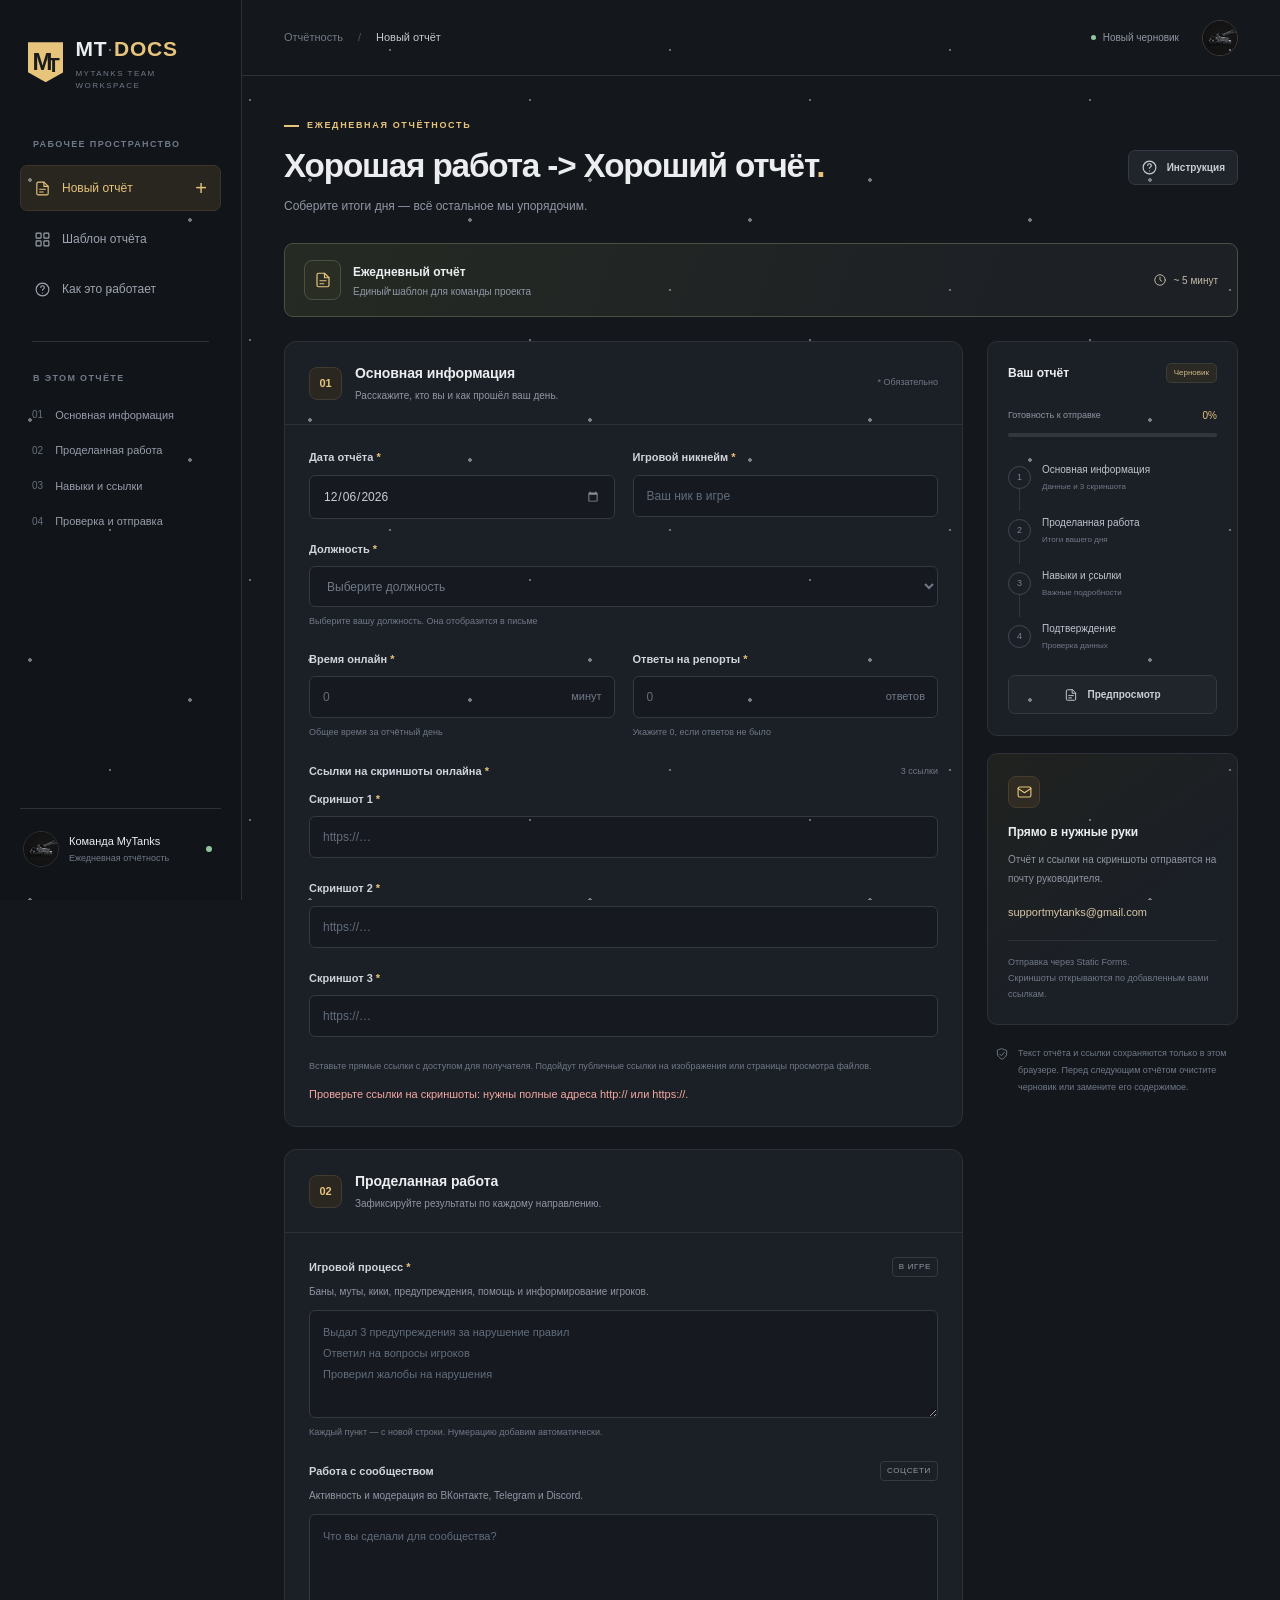
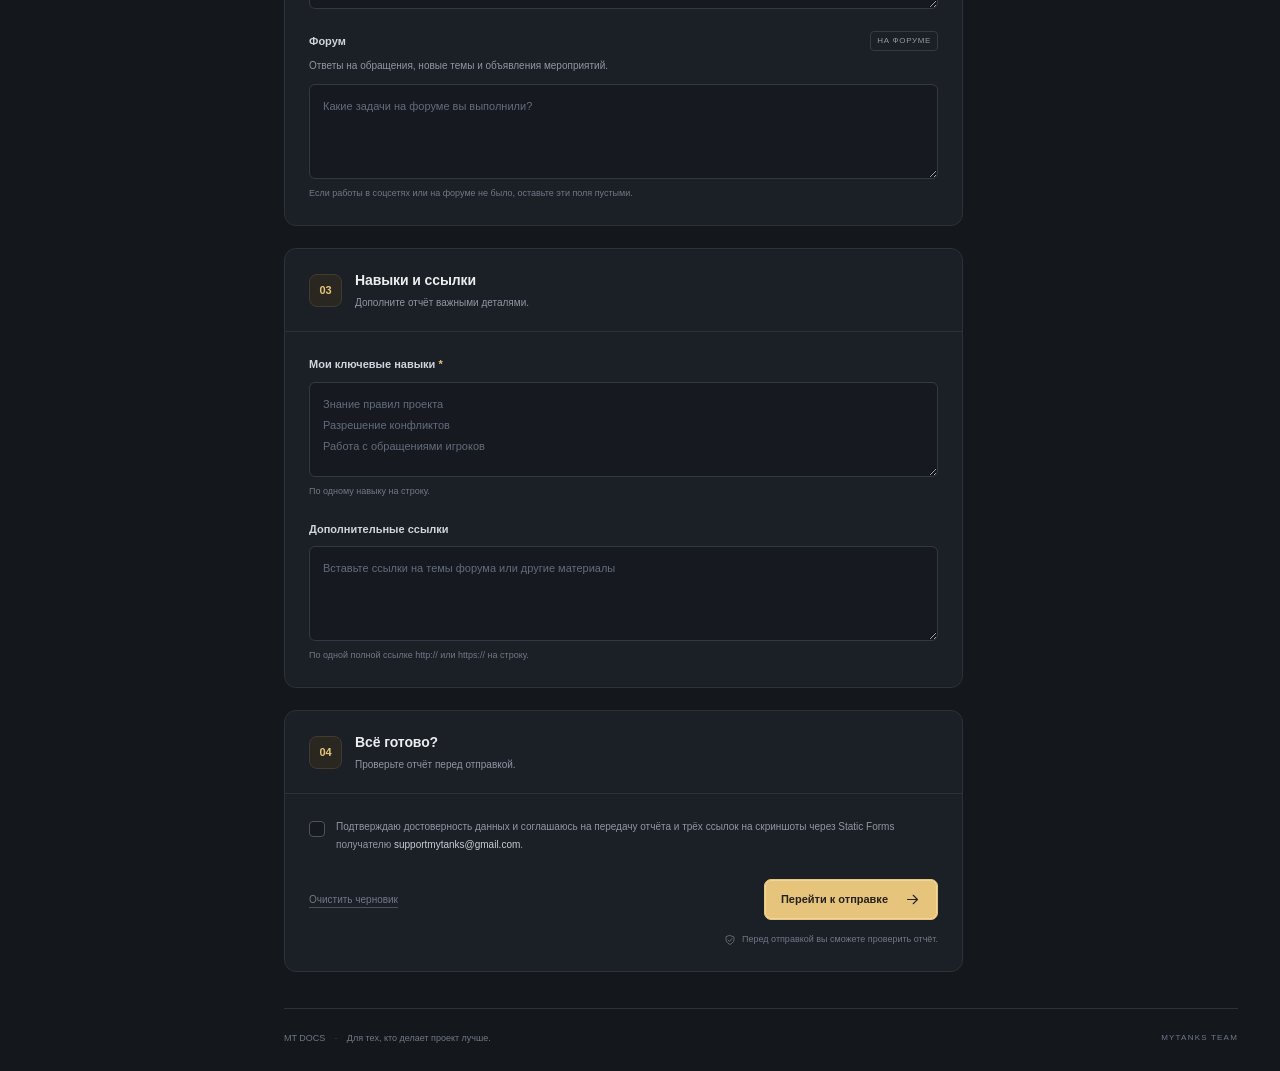
==== commit c148a889: "Apply New Year theme on main page" ====
--- a/index.html
+++ b/index.html
@@ -4,12 +4,13 @@
   <meta charset="UTF-8">
   <meta name="viewport" content="width=device-width, initial-scale=1">
   <meta name="theme-color" content="#14171c">
+  <meta name="NewYearTheme" content="TRUE">
   <meta name="description" content="MT DOCS — ежедневная отчётность команды MyTanks. Работа, результаты и скриншоты в одной форме.">
   <meta http-equiv="Content-Security-Policy" content="default-src 'self'; img-src 'self' blob:; style-src 'self'; script-src 'self'; connect-src 'none'; form-action https://api.staticforms.dev; base-uri 'self'; object-src 'none'">
   <title>Новый отчёт · MT DOCS</title>
   <link rel="icon" href="./favicon.svg" type="image/svg+xml">
-  <link rel="stylesheet" href="./styles.css?v=11">
-  <script src="./app.js?v=9" defer></script>
+  <link rel="stylesheet" href="./styles.css?v=12">
+  <script src="./app.js?v=11" defer></script>
 </head>
 <body>
   <svg class="svg-defs" xmlns="http://www.w3.org/2000/svg" aria-hidden="true"><defs>
--- a/styles.css
+++ b/styles.css
@@ -26,3 +26,12 @@
 .delivery-flight{position:absolute;z-index:2;top:50%;left:15px;width:25px;height:25px;color:var(--accent);animation:report-flight 2.8s cubic-bezier(.45,0,.35,1) infinite}
 @keyframes report-flight{0%{left:15px;transform:translateY(-50%) rotate(-18deg) scale(.75);opacity:0}12%{opacity:1}50%{transform:translateY(calc(-50% - 13px)) rotate(3deg) scale(1)}86%{left:calc(100% - 49px);transform:translateY(-50%) rotate(0) scale(.92);opacity:1}100%{left:calc(100% - 42px);transform:translateY(-50%) rotate(5deg) scale(.75);opacity:0}}
 @media(prefers-reduced-motion:reduce){.delivery-flight{animation:none;display:none}}
+
+/* New Year theme is opt-in through the NewYearTheme meta setting in index.html. */
+body[data-new-year-theme="TRUE"]{--accent:#e7c47c;--green:#8fc6a1}
+body[data-new-year-theme="TRUE"]::after{content:"";position:fixed;inset:-100px 0 0;z-index:80;pointer-events:none;opacity:.42;background-image:radial-gradient(2px 2px at 30px 40px,#fff 98%,transparent),radial-gradient(1.5px 1.5px at 110px 150px,#dce9f2 98%,transparent),radial-gradient(2px 2px at 190px 80px,#fff 98%,transparent),radial-gradient(1px 1px at 250px 200px,#dce9f2 98%,transparent);background-size:280px 240px;animation:new-year-snow 16s linear infinite}
+body[data-new-year-theme="TRUE"] .intro-strip,body[data-new-year-theme="TRUE"] .success-symbol{border-color:#4a5140;background:linear-gradient(110deg,#252a23,#1d2025 78%)}
+body[data-new-year-theme="TRUE"] .intro-icon,body[data-new-year-theme="TRUE"] .success-symbol{border-color:#4a5140;background-color:#292d24}
+body[data-new-year-theme="TRUE"] .button-primary{box-shadow:inset 0 0 0 1px #f1d69a}
+@keyframes new-year-snow{to{background-position:0 240px,0 480px,0 360px,0 600px}}
+@media(prefers-reduced-motion:reduce){body[data-new-year-theme="TRUE"]::after{animation:none}}
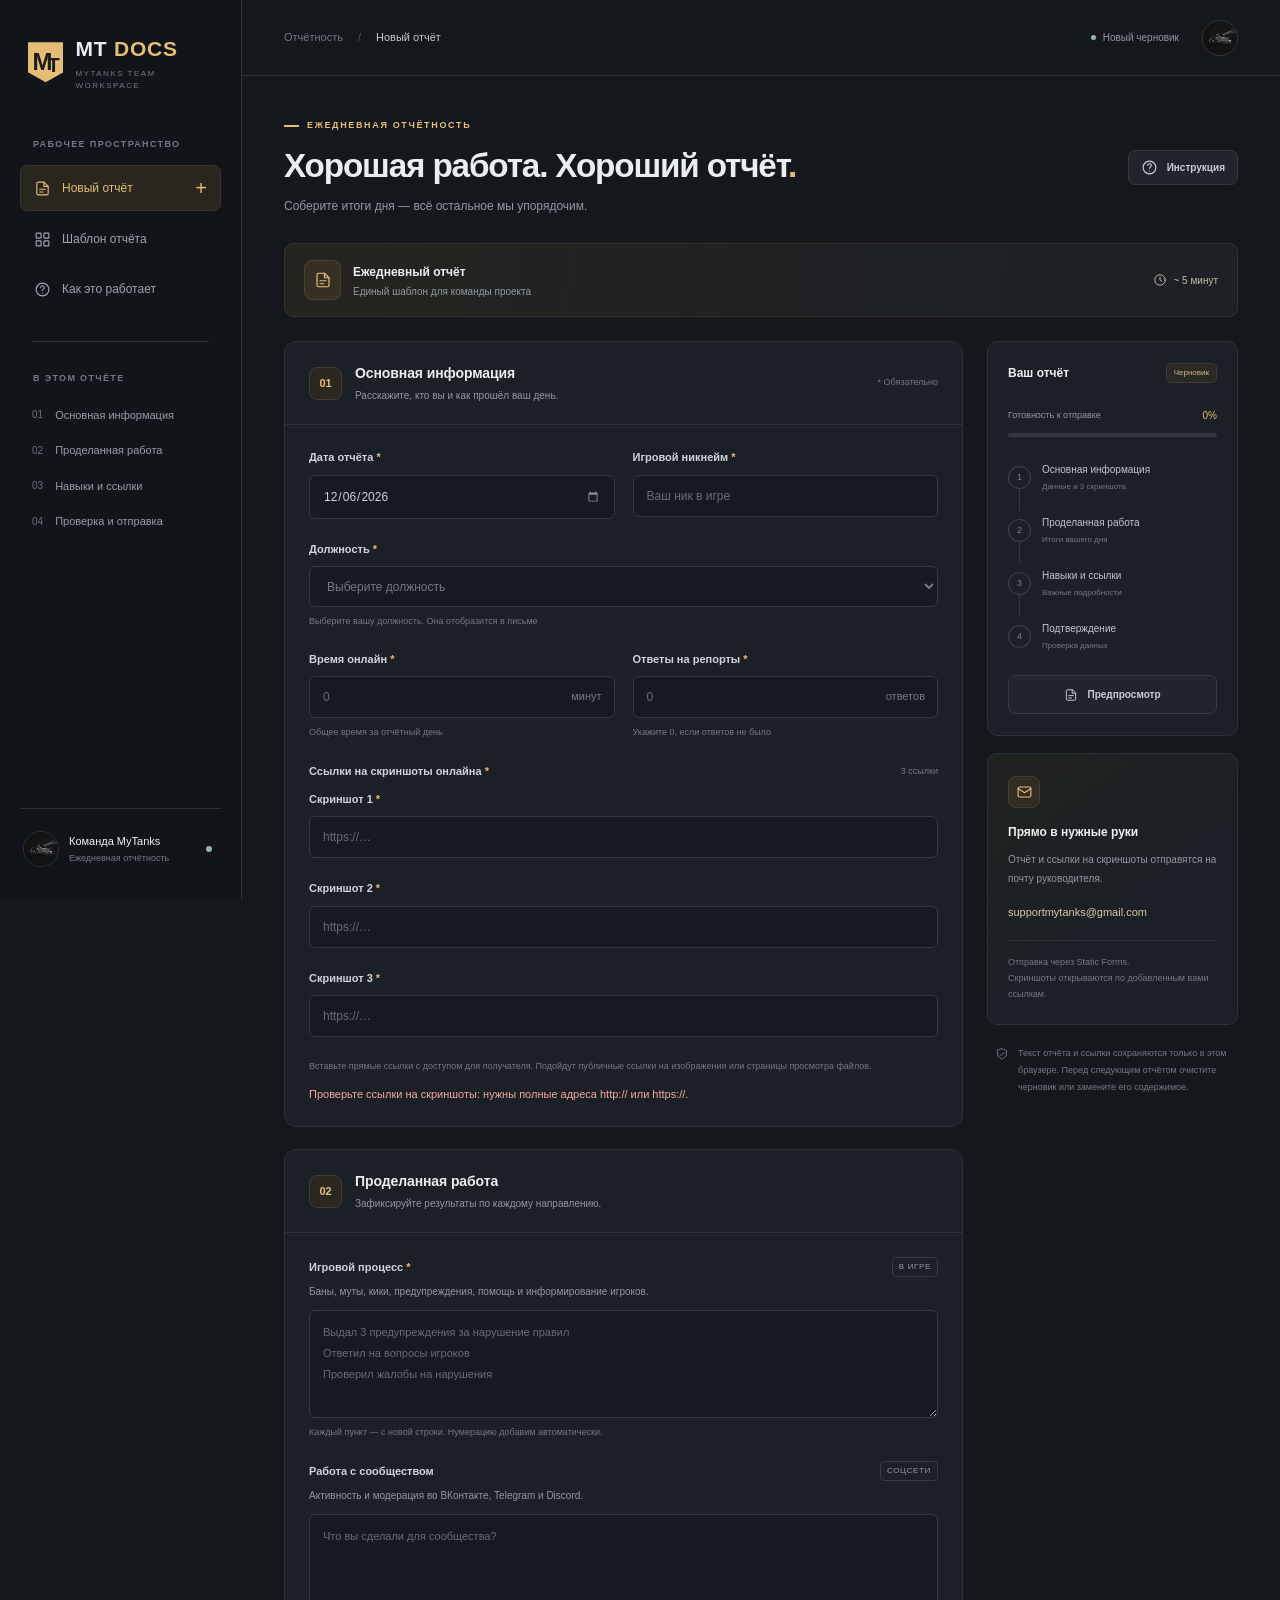
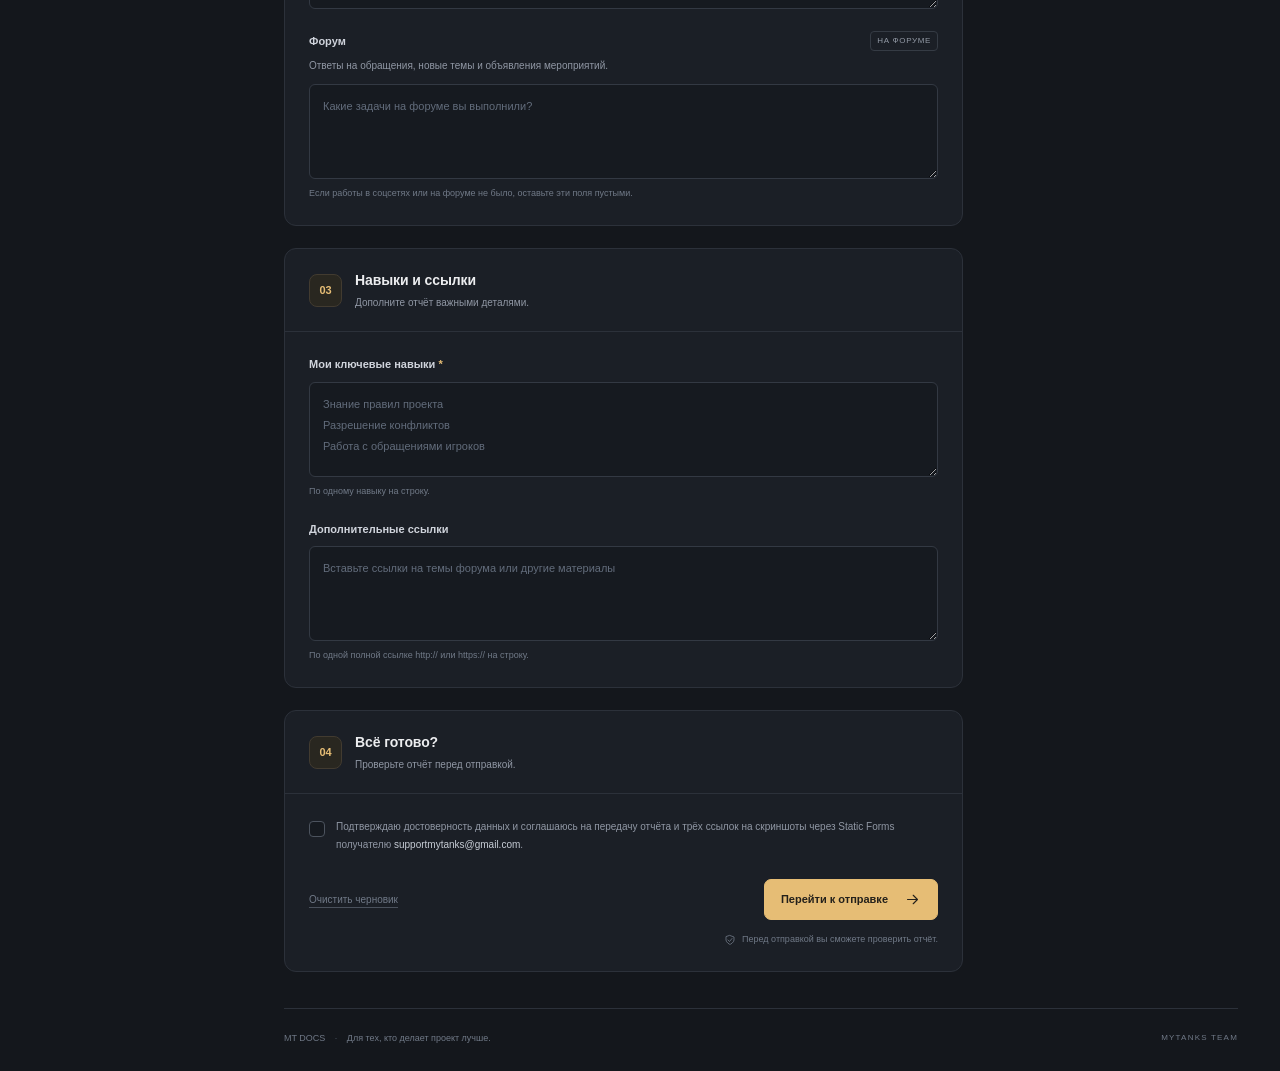
==== commit 10d20a78: "Update index.html Add all what needs to be done" ====
--- a/index.html
+++ b/index.html
@@ -4,7 +4,7 @@
   <meta charset="UTF-8">
   <meta name="viewport" content="width=device-width, initial-scale=1">
   <meta name="theme-color" content="#14171c">
-  <meta name="NewYearTheme" content="TRUE">
+  <meta name="NewYearTheme" content="FALSE">
   <meta name="description" content="MT DOCS — ежедневная отчётность команды MyTanks. Работа, результаты и скриншоты в одной форме.">
   <meta http-equiv="Content-Security-Policy" content="default-src 'self'; img-src 'self' blob:; style-src 'self'; script-src 'self'; connect-src 'none'; form-action https://api.staticforms.dev; base-uri 'self'; object-src 'none'">
   <title>Новый отчёт · MT DOCS</title>
@@ -49,7 +49,7 @@
   <div class="workspace">
     <header class="topbar"><div class="breadcrumb">Отчётность <span>/</span> <strong>Новый отчёт</strong></div><div class="topbar-right"><span class="draft-indicator" id="draft-status" role="status"><span></span>Новый черновик</span><img class="topbar-avatar" src="./mytanks-avatar.jpg" alt="MyTanks" width="36" height="36"></div></header>
     <main id="main">
-      <div class="page-heading"><div><div class="eyebrow"><span></span>ЕЖЕДНЕВНАЯ ОТЧЁТНОСТЬ</div><h1>Хорошая работа -><br class="mobile-break"> Хороший отчёт<span>.</span></h1><p>Соберите итоги дня — всё остальное мы упорядочим.</p></div><button class="button button-secondary heading-help" type="button" data-open="help"><svg><use href="#i-help"/></svg>Инструкция</button></div>
+      <div class="page-heading"><div><div class="eyebrow"><span></span>ЕЖЕДНЕВНАЯ ОТЧЁТНОСТЬ</div><h1>Хорошая работа. <br class="mobile-break"> Хороший отчёт<span>.</span></h1><p>Соберите итоги дня — всё остальное мы упорядочим.</p></div><button class="button button-secondary heading-help" type="button" data-open="help"><svg><use href="#i-help"/></svg>Инструкция</button></div>
       <div class="intro-strip"><div><span class="intro-icon"><svg><use href="#i-doc"/></svg></span><span><strong>Ежедневный отчёт</strong><small>Единый шаблон для команды проекта</small></span></div><span class="time-estimate"><svg><use href="#i-clock"/></svg>~ 5 минут</span></div>
       <noscript><div class="notice">Для заполнения, проверки и отправки отчёта включите JavaScript в браузере.</div></noscript>
       <div class="content-grid">
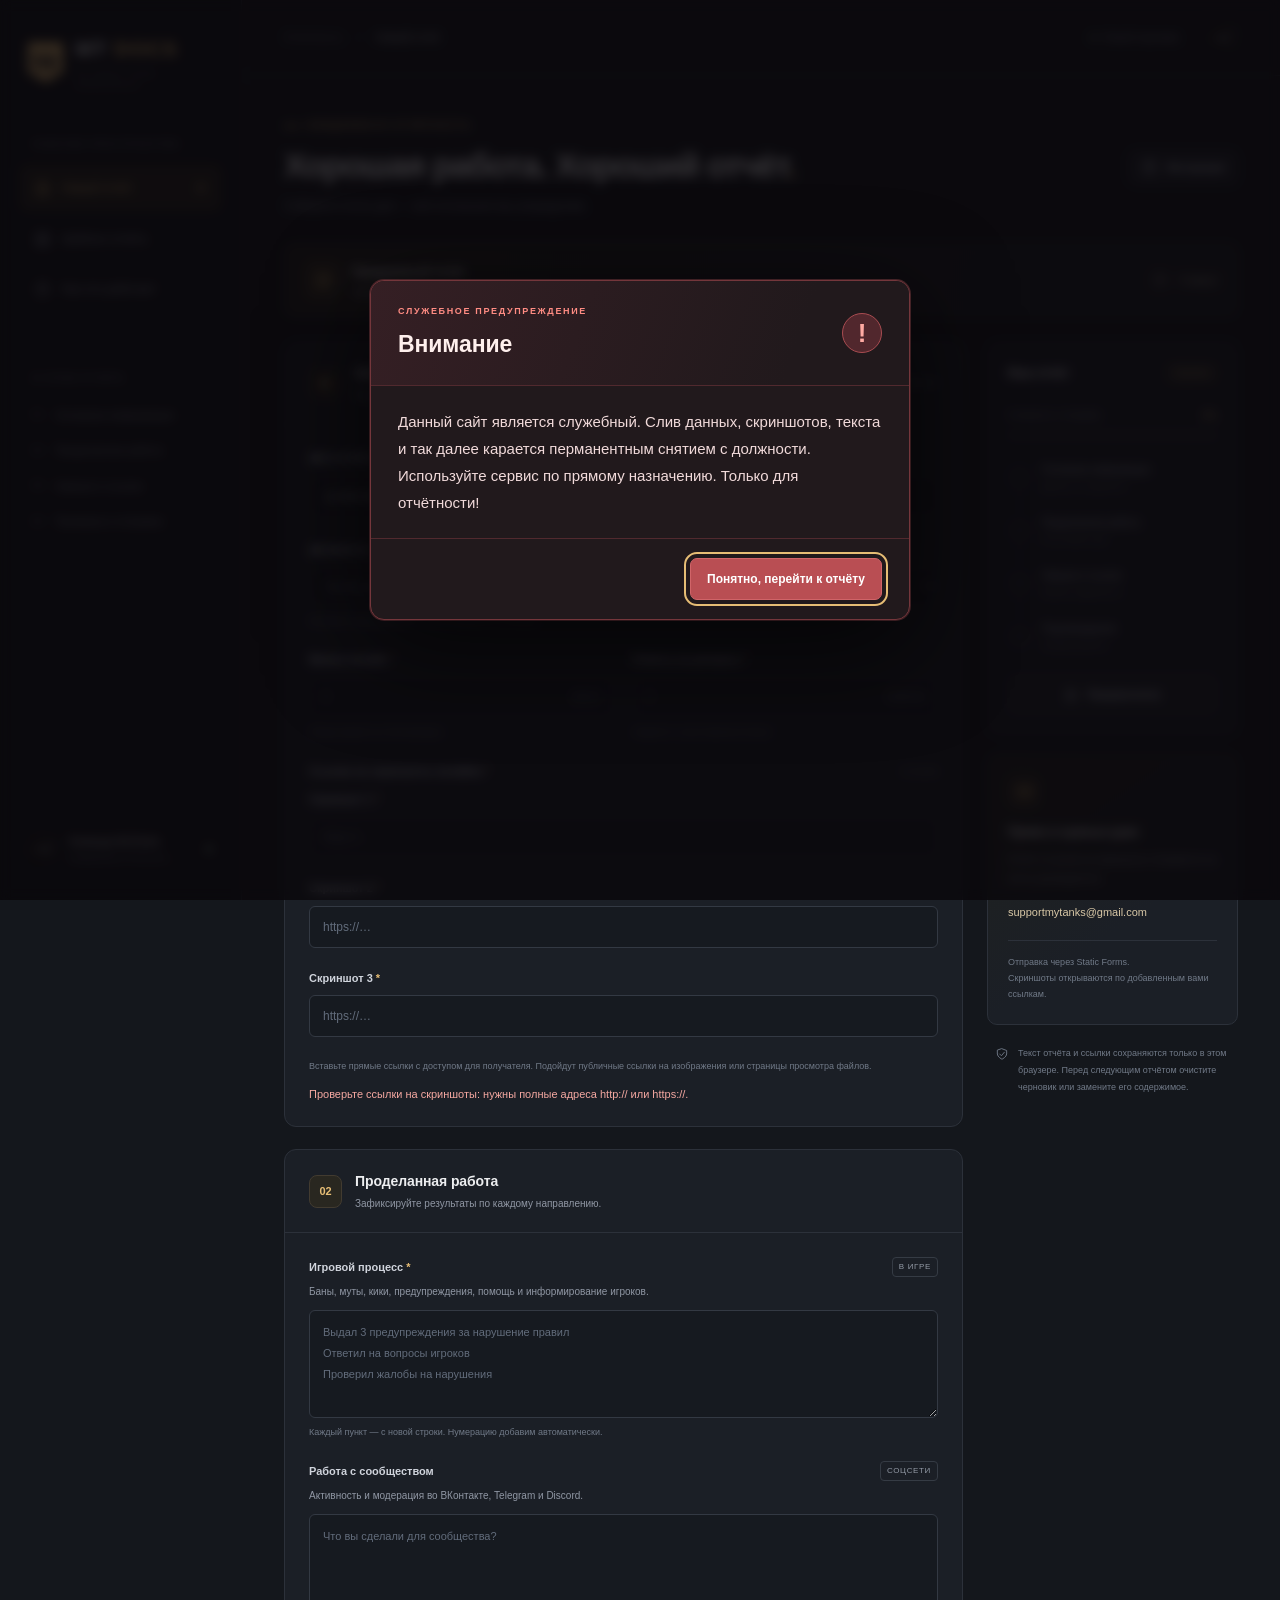
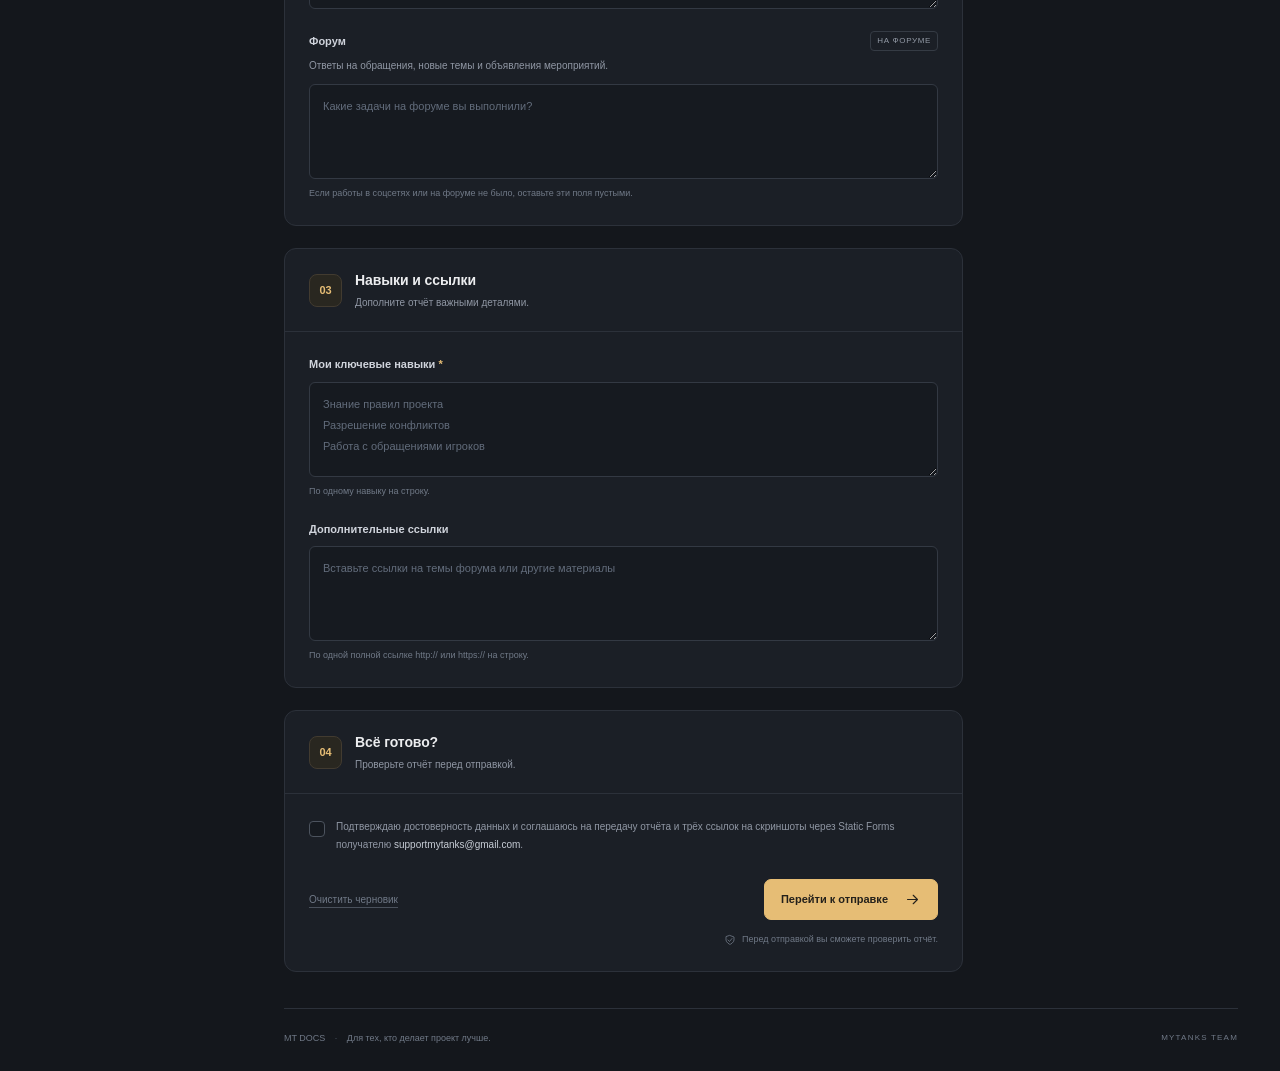
==== commit c3a21224: "Add service warning on site entry" ====
--- a/index.html
+++ b/index.html
@@ -9,8 +9,8 @@
   <meta http-equiv="Content-Security-Policy" content="default-src 'self'; img-src 'self' blob:; style-src 'self'; script-src 'self'; connect-src 'none'; form-action https://api.staticforms.dev; base-uri 'self'; object-src 'none'">
   <title>Новый отчёт · MT DOCS</title>
   <link rel="icon" href="./favicon.svg" type="image/svg+xml">
-  <link rel="stylesheet" href="./styles.css?v=12">
-  <script src="./app.js?v=11" defer></script>
+  <link rel="stylesheet" href="./styles.css?v=13">
+  <script src="./app.js?v=12" defer></script>
 </head>
 <body>
   <svg class="svg-defs" xmlns="http://www.w3.org/2000/svg" aria-hidden="true"><defs>
@@ -144,6 +144,8 @@
     </main>
   </div>
 
+  <dialog id="service-warning" aria-labelledby="service-warning-title" class="service-warning"><div class="dialog-heading"><div><span class="eyebrow">СЛУЖЕБНОЕ ПРЕДУПРЕЖДЕНИЕ</span><h2 id="service-warning-title">Внимание</h2></div><span class="service-warning-mark" aria-hidden="true">!</span></div><div class="dialog-body"><p class="service-warning-copy">Данный сайт является служебный. Слив данных, скриншотов, текста и так далее карается перманентным снятием с должности. Используйте сервис по прямому назначению. Только для отчётности!</p></div><div class="dialog-actions"><button type="button" class="button button-primary" data-close>Понятно, перейти к отчёту</button></div></dialog>
+
   <dialog id="preview-dialog" aria-labelledby="preview-title"><div class="dialog-heading"><div><span class="eyebrow">ПЕРЕД ОТПРАВКОЙ</span><h2 id="preview-title">Ваш ежедневный отчёт</h2></div><button type="button" class="icon-button" data-close aria-label="Закрыть предпросмотр"><svg><use href="#i-close"/></svg></button></div><div class="dialog-body"><p class="dialog-description" id="preview-description">Так будет выглядеть отчёт и три ссылки на скриншоты.</p><pre id="preview-text"></pre><div class="preview-attachments" id="preview-attachments"></div><p class="notice compact" id="send-notice">После подтверждения отчёт будет передан Static Forms обычной POST-формой.</p><p class="field-error" id="send-error" role="alert" hidden></p></div><div class="dialog-actions"><button type="button" class="button button-secondary" id="download-report"><svg><use href="#i-download"/></svg>Скачать .txt</button><button type="button" class="button button-primary" id="confirm-send">Перейти к отправке<svg><use href="#i-arrow"/></svg></button><button type="button" class="button button-primary" id="back-to-form" data-close hidden>Продолжить заполнение</button></div></dialog>
 
   <dialog id="help-dialog" aria-labelledby="help-title"><div class="dialog-heading"><div><span class="eyebrow">ВСЁ ПРОСТО</span><h2 id="help-title">Один день. Один отчёт.</h2></div><button type="button" class="icon-button" data-close aria-label="Закрыть инструкцию"><svg><use href="#i-close"/></svg></button></div><div class="dialog-body help-body"><ol><li><strong>Заполните основные данные</strong><p>Выберите дату, укажите никнейм, должность, минуты онлайна и число ответов на репорты.</p></li><li><strong>Добавьте 3 ссылки на скриншоты</strong><p>Сначала загрузите изображения в файловое хранилище и откройте доступ получателю отчёта. Затем вставьте три ссылки.</p></li><li><strong>Подведите итоги</strong><p>Каждую выполненную задачу и навык напишите с новой строки. Если игровой работы не было, укажите это явно. Необязательные разделы можно оставить пустыми.</p></li><li><strong>Проверьте и отправьте</strong><p>Откройте предпросмотр и подтвердите отправку отчёта через Static Forms.</p></li></ol><div class="notice"><strong>Получатель отчётов</strong><p>Static Forms отправляет письма адресату, настроенному в разделе Delivery вашей формы. Убедитесь, что там указан supportmytanks@gmail.com и что адрес подтверждён.</p></div><p class="privacy-note">Сайт публичный, но сами отчёты не публикуются на GitHub. Ссылки на скриншоты обрабатываются Static Forms и выбранным файловым хранилищем. Убедитесь, что ссылки открываются у получателя. Локальный черновик доступен другим пользователям этого браузера: на общем компьютере очищайте его после работы.</p></div></dialog>
--- a/styles.css
+++ b/styles.css
@@ -35,3 +35,16 @@
 body[data-new-year-theme="TRUE"] .button-primary{box-shadow:inset 0 0 0 1px #f1d69a}
 @keyframes new-year-snow{to{background-position:0 240px,0 480px,0 360px,0 600px}}
 @media(prefers-reduced-motion:reduce){body[data-new-year-theme="TRUE"]::after{animation:none}}
+
+#service-warning{width:min(540px,calc(100% - 32px));border-color:#74363b;background:#21191c;box-shadow:0 24px 100px #000a,0 0 0 1px #51292e;color:var(--text)}
+#service-warning::backdrop{background:#09070acc;backdrop-filter:blur(6px)}
+#service-warning .dialog-heading{border-color:#51292e;background:linear-gradient(110deg,#351f24,#21191c 78%)}
+#service-warning .eyebrow{color:#ff8c83}
+#service-warning h2{margin:8px 0 0;color:#fff0ed;font-size:23px;font-weight:650}
+.service-warning-mark{display:grid;place-items:center;width:40px;height:40px;border:1px solid #a94c51;border-radius:50%;background:#51272d;color:#ffaaa3;font-size:26px;font-weight:750}
+#service-warning .dialog-body{padding-top:22px;padding-bottom:22px}
+.service-warning-copy{margin:0;color:#f1dada;font-size:15px;line-height:1.8}
+#service-warning .dialog-actions{justify-content:flex-end;border-color:#51292e}
+#service-warning .button-primary{background:#b94e53;border-color:#d06468;color:#fff;font-size:12px}
+#service-warning .button-primary:hover{background:#ce5c61}
+@media(max-width:560px){#service-warning .dialog-heading{padding:20px}.service-warning-copy{font-size:14px;line-height:1.7}#service-warning .dialog-actions{padding:16px 20px}#service-warning .button-primary{width:100%;white-space:normal}}
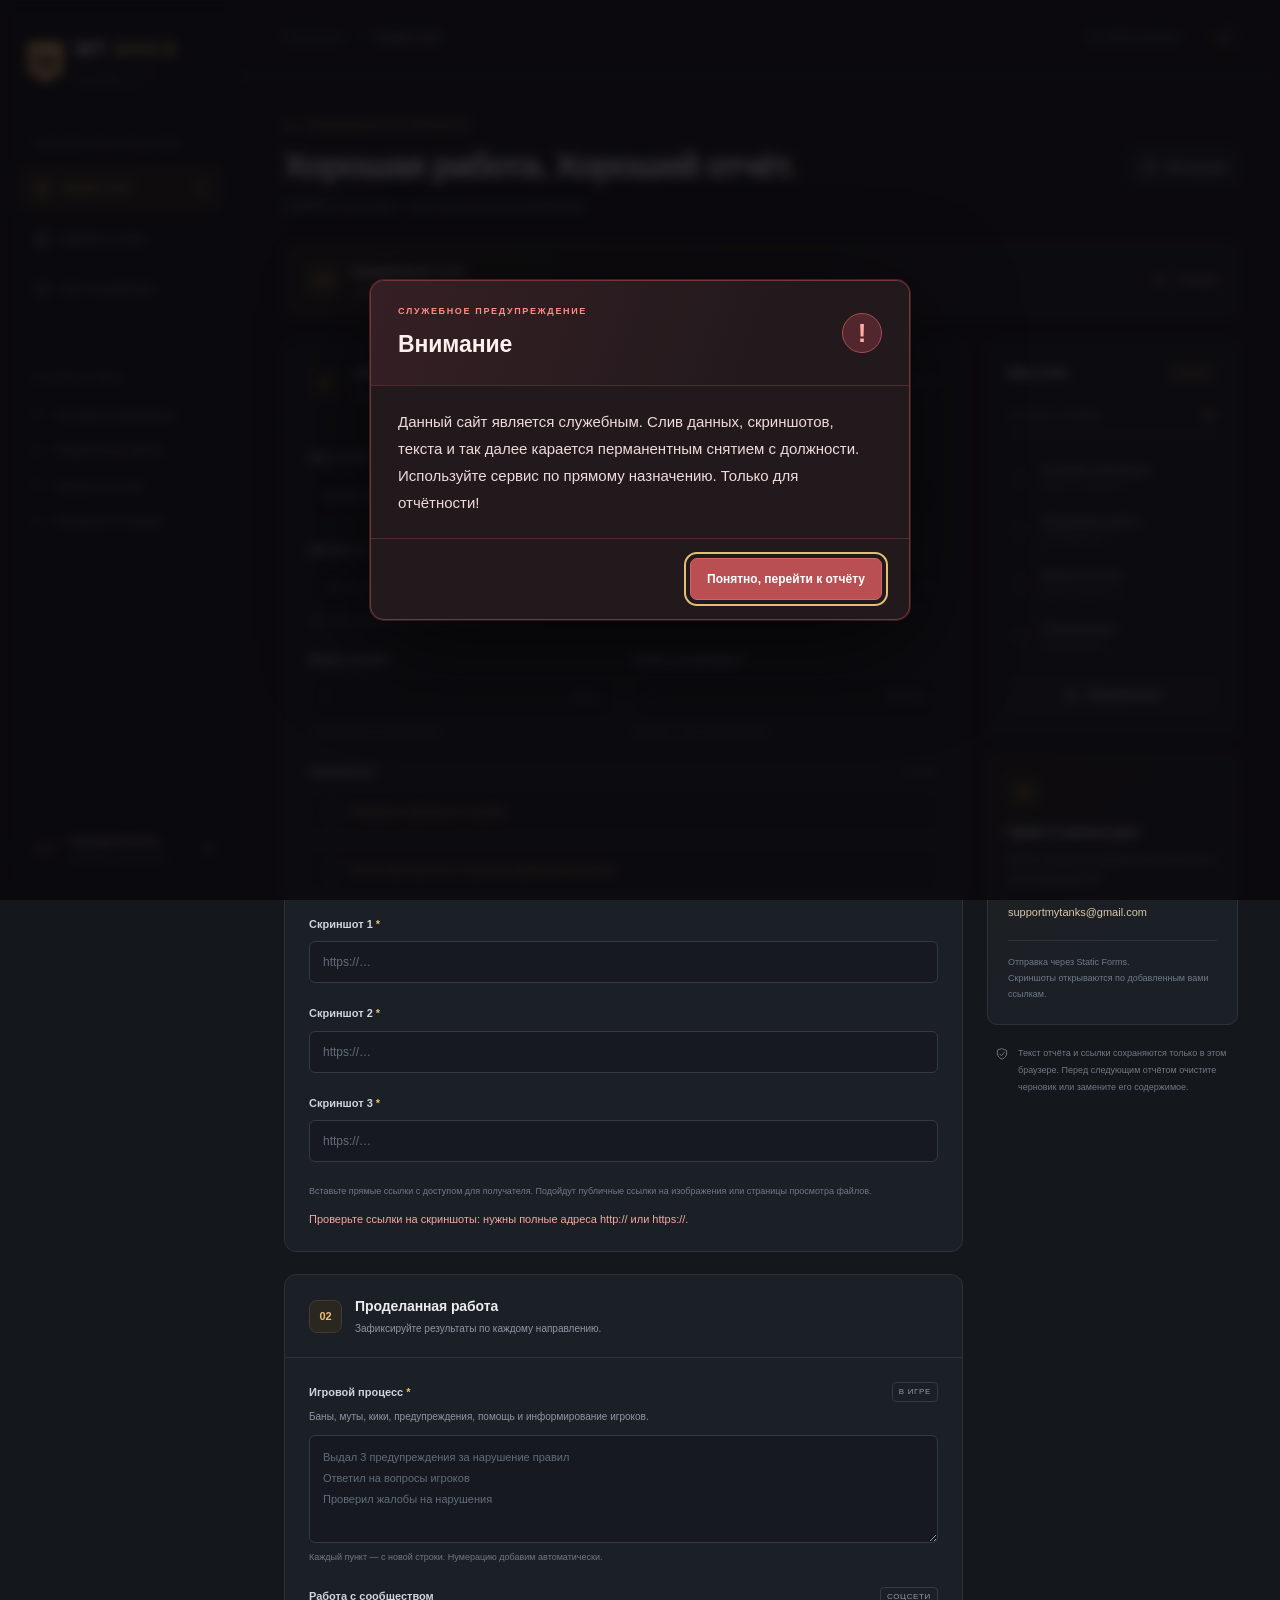
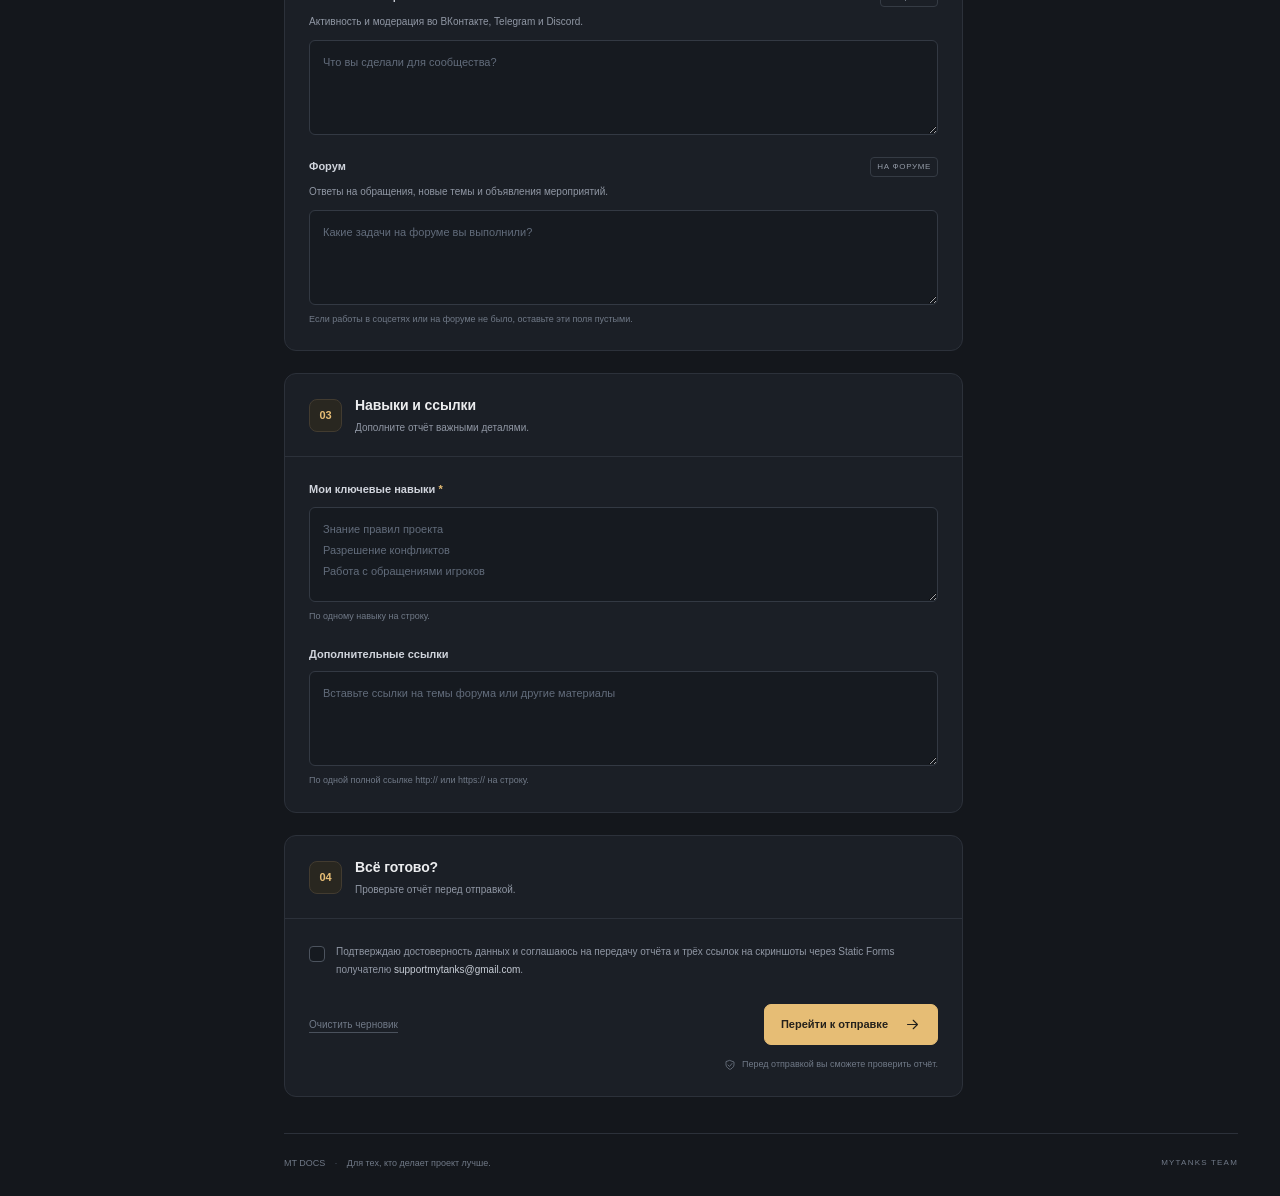
==== commit 910efce0: "Add screenshot delivery options" ====
--- a/index.html
+++ b/index.html
@@ -9,8 +9,8 @@
   <meta http-equiv="Content-Security-Policy" content="default-src 'self'; img-src 'self' blob:; style-src 'self'; script-src 'self'; connect-src 'none'; form-action https://api.staticforms.dev; base-uri 'self'; object-src 'none'">
   <title>Новый отчёт · MT DOCS</title>
   <link rel="icon" href="./favicon.svg" type="image/svg+xml">
-  <link rel="stylesheet" href="./styles.css?v=13">
-  <script src="./app.js?v=12" defer></script>
+  <link rel="stylesheet" href="./styles.css?v=14">
+  <script src="./app.js?v=13" defer></script>
 </head>
 <body>
   <svg class="svg-defs" xmlns="http://www.w3.org/2000/svg" aria-hidden="true"><defs>
@@ -103,7 +103,11 @@
                 <small id="position-hint">Выберите вашу должность. Она отобразится в письме</small>
               </div>
               <div class="field-row"><div class="field"><label for="online-minutes">Время онлайн <span>*</span></label><div class="input-with-unit"><input type="number" id="online-minutes" min="0" max="1440" step="1" placeholder="0" inputmode="numeric" required><span>минут</span></div><small>Общее время за отчётный день</small></div><div class="field"><label for="report-count">Ответы на репорты <span>*</span></label><div class="input-with-unit"><input type="number" id="report-count" min="0" max="99999" step="1" placeholder="0" inputmode="numeric" required><span>ответов</span></div><small>Укажите 0, если ответов не было</small></div></div>
-              <div class="upload-heading"><label for="screenshot-1">Ссылки на скриншоты онлайна <span>*</span></label><span>3 ссылки</span></div>
+              <div class="upload-heading"><label for="screenshot-1">Скриншоты <span>*</span></label><span>3 ссылки</span></div>
+              <div class="screenshot-options" role="group" aria-label="Как передать скриншоты">
+                <label class="screenshot-option"><input type="checkbox" id="screenshots-to-group"><span>Отправлю скриншоты в группу</span></label>
+                <label class="screenshot-option"><input type="checkbox" id="screenshots-no-hosting"><span>Отсутствует доступ к сторонним файлообменникам</span></label>
+              </div>
               <div class="field screenshot-link-field"><label for="screenshot-1">Скриншот 1 <span>*</span></label><input type="url" id="screenshot-1" name="screenshot_1" maxlength="2048" placeholder="https://…" inputmode="url" autocomplete="url" required aria-describedby="upload-hint file-error"></div>
               <div class="field screenshot-link-field"><label for="screenshot-2">Скриншот 2 <span>*</span></label><input type="url" id="screenshot-2" name="screenshot_2" maxlength="2048" placeholder="https://…" inputmode="url" autocomplete="url" required aria-describedby="upload-hint file-error"></div>
               <div class="field screenshot-link-field"><label for="screenshot-3">Скриншот 3 <span>*</span></label><input type="url" id="screenshot-3" name="screenshot_3" maxlength="2048" placeholder="https://…" inputmode="url" autocomplete="url" required aria-describedby="upload-hint file-error"></div>
@@ -144,7 +148,7 @@
     </main>
   </div>
 
-  <dialog id="service-warning" aria-labelledby="service-warning-title" class="service-warning"><div class="dialog-heading"><div><span class="eyebrow">СЛУЖЕБНОЕ ПРЕДУПРЕЖДЕНИЕ</span><h2 id="service-warning-title">Внимание</h2></div><span class="service-warning-mark" aria-hidden="true">!</span></div><div class="dialog-body"><p class="service-warning-copy">Данный сайт является служебный. Слив данных, скриншотов, текста и так далее карается перманентным снятием с должности. Используйте сервис по прямому назначению. Только для отчётности!</p></div><div class="dialog-actions"><button type="button" class="button button-primary" data-close>Понятно, перейти к отчёту</button></div></dialog>
+  <dialog id="service-warning" aria-labelledby="service-warning-title" class="service-warning"><div class="dialog-heading"><div><span class="eyebrow">СЛУЖЕБНОЕ ПРЕДУПРЕЖДЕНИЕ</span><h2 id="service-warning-title">Внимание</h2></div><span class="service-warning-mark" aria-hidden="true">!</span></div><div class="dialog-body"><p class="service-warning-copy">Данный сайт является служебным. Слив данных, скриншотов, текста и так далее карается перманентным снятием с должности. Используйте сервис по прямому назначению. Только для отчётности!</p></div><div class="dialog-actions"><button type="button" class="button button-primary" data-close>Понятно, перейти к отчёту</button></div></dialog>
 
   <dialog id="preview-dialog" aria-labelledby="preview-title"><div class="dialog-heading"><div><span class="eyebrow">ПЕРЕД ОТПРАВКОЙ</span><h2 id="preview-title">Ваш ежедневный отчёт</h2></div><button type="button" class="icon-button" data-close aria-label="Закрыть предпросмотр"><svg><use href="#i-close"/></svg></button></div><div class="dialog-body"><p class="dialog-description" id="preview-description">Так будет выглядеть отчёт и три ссылки на скриншоты.</p><pre id="preview-text"></pre><div class="preview-attachments" id="preview-attachments"></div><p class="notice compact" id="send-notice">После подтверждения отчёт будет передан Static Forms обычной POST-формой.</p><p class="field-error" id="send-error" role="alert" hidden></p></div><div class="dialog-actions"><button type="button" class="button button-secondary" id="download-report"><svg><use href="#i-download"/></svg>Скачать .txt</button><button type="button" class="button button-primary" id="confirm-send">Перейти к отправке<svg><use href="#i-arrow"/></svg></button><button type="button" class="button button-primary" id="back-to-form" data-close hidden>Продолжить заполнение</button></div></dialog>
 
--- a/styles.css
+++ b/styles.css
@@ -48,3 +48,12 @@
 #service-warning .button-primary{background:#b94e53;border-color:#d06468;color:#fff;font-size:12px}
 #service-warning .button-primary:hover{background:#ce5c61}
 @media(max-width:560px){#service-warning .dialog-heading{padding:20px}.service-warning-copy{font-size:14px;line-height:1.7}#service-warning .dialog-actions{padding:16px 20px}#service-warning .button-primary{width:100%;white-space:normal}}
+
+.screenshot-options{display:grid;gap:8px;margin:0 0 17px}
+.screenshot-option{display:flex;align-items:flex-start;gap:10px;padding:11px 13px;border:1px solid var(--border);border-radius:7px;background:var(--input);color:#c9ced6;font-size:11px;font-weight:450;line-height:1.55;cursor:pointer}
+.screenshot-option:has(input:checked){border-color:#75623e;background:#25251f;color:#f0d9ac}
+.screenshot-option input{appearance:none;width:16px;height:16px;flex:0 0 16px;margin:1px 0 0;border:1px solid #59616d;border-radius:4px;background:#161a20;display:grid;place-content:center;cursor:pointer}
+.screenshot-option input:checked{border-color:var(--accent);background:var(--accent)}
+.screenshot-option input:checked::after{content:"";width:7px;height:4px;transform:translateY(-1px) rotate(-45deg);border-bottom:2px solid #24211b;border-left:2px solid #24211b}
+.screenshot-option input:focus-visible{outline:2px solid var(--accent);outline-offset:3px}
+.screenshot-link-field input:disabled{color:#e3c986;border-color:#514831;background:#211f1a;opacity:1;cursor:not-allowed}
